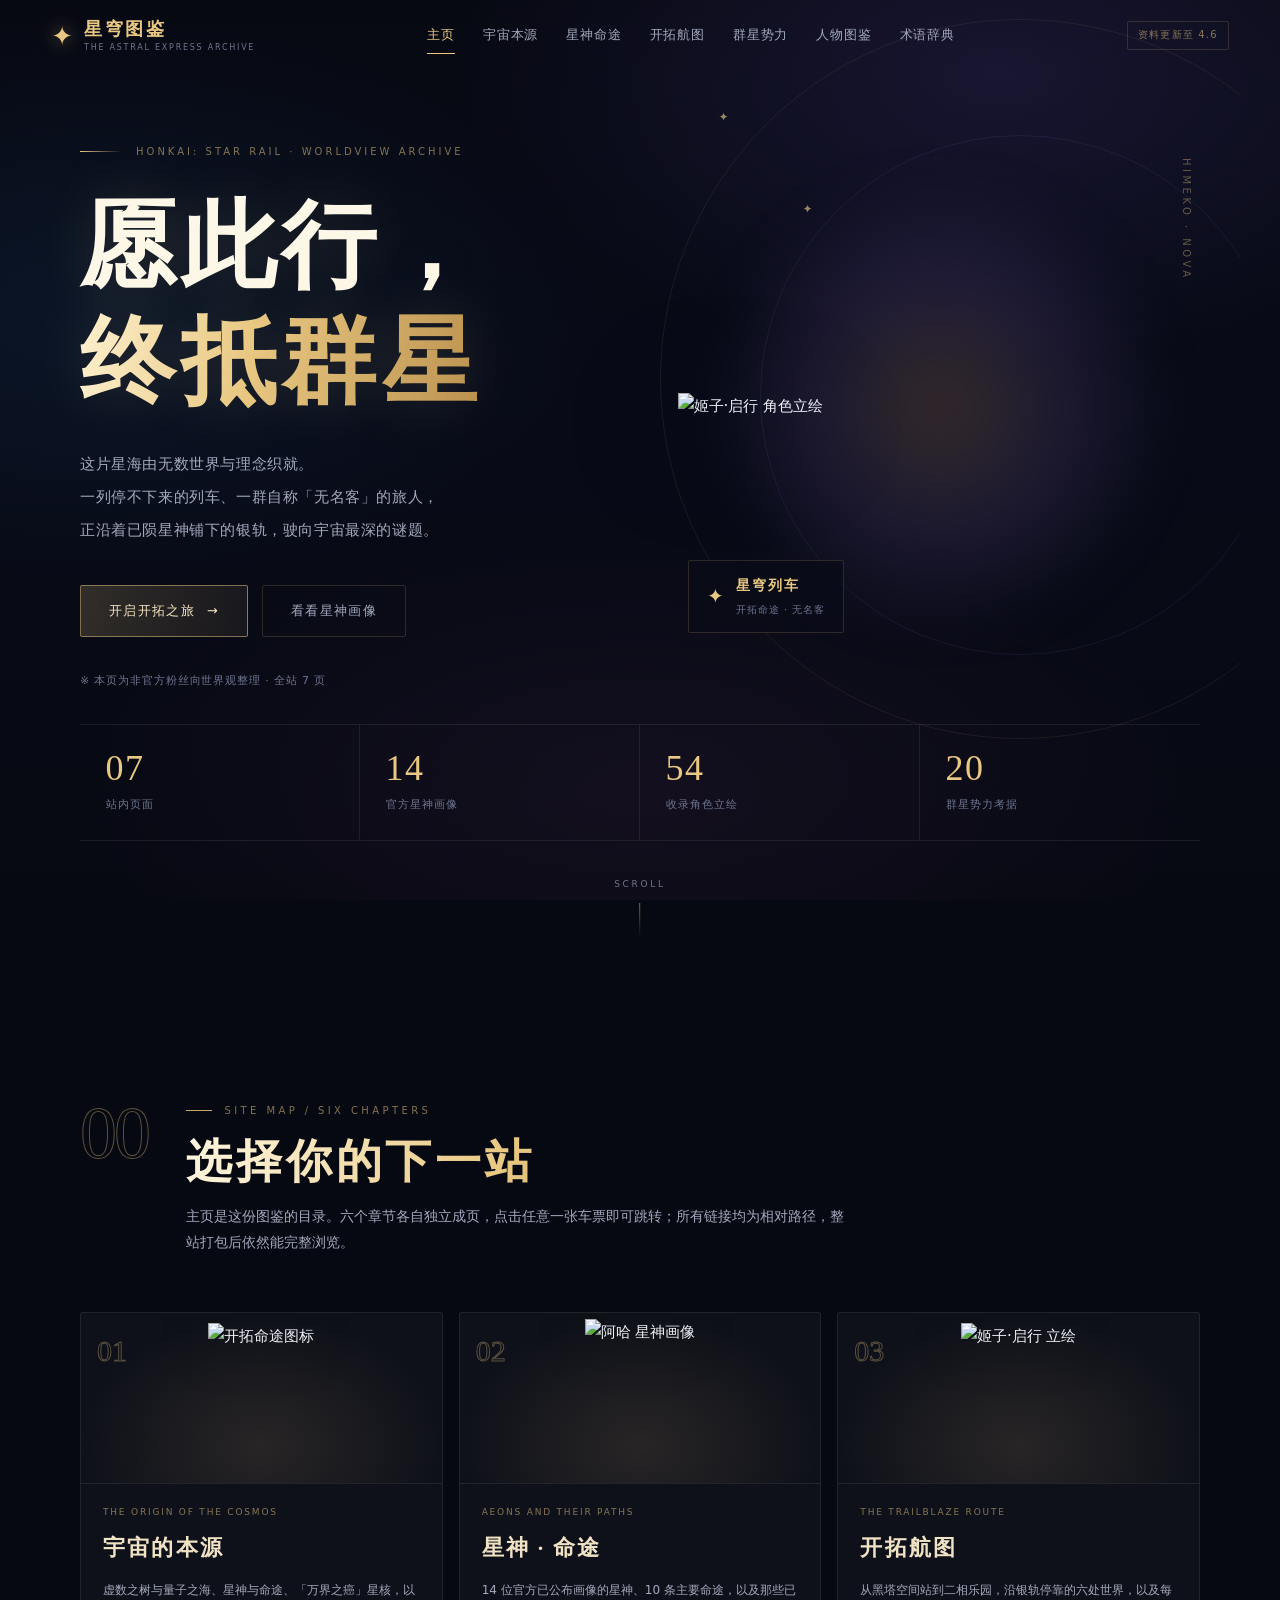
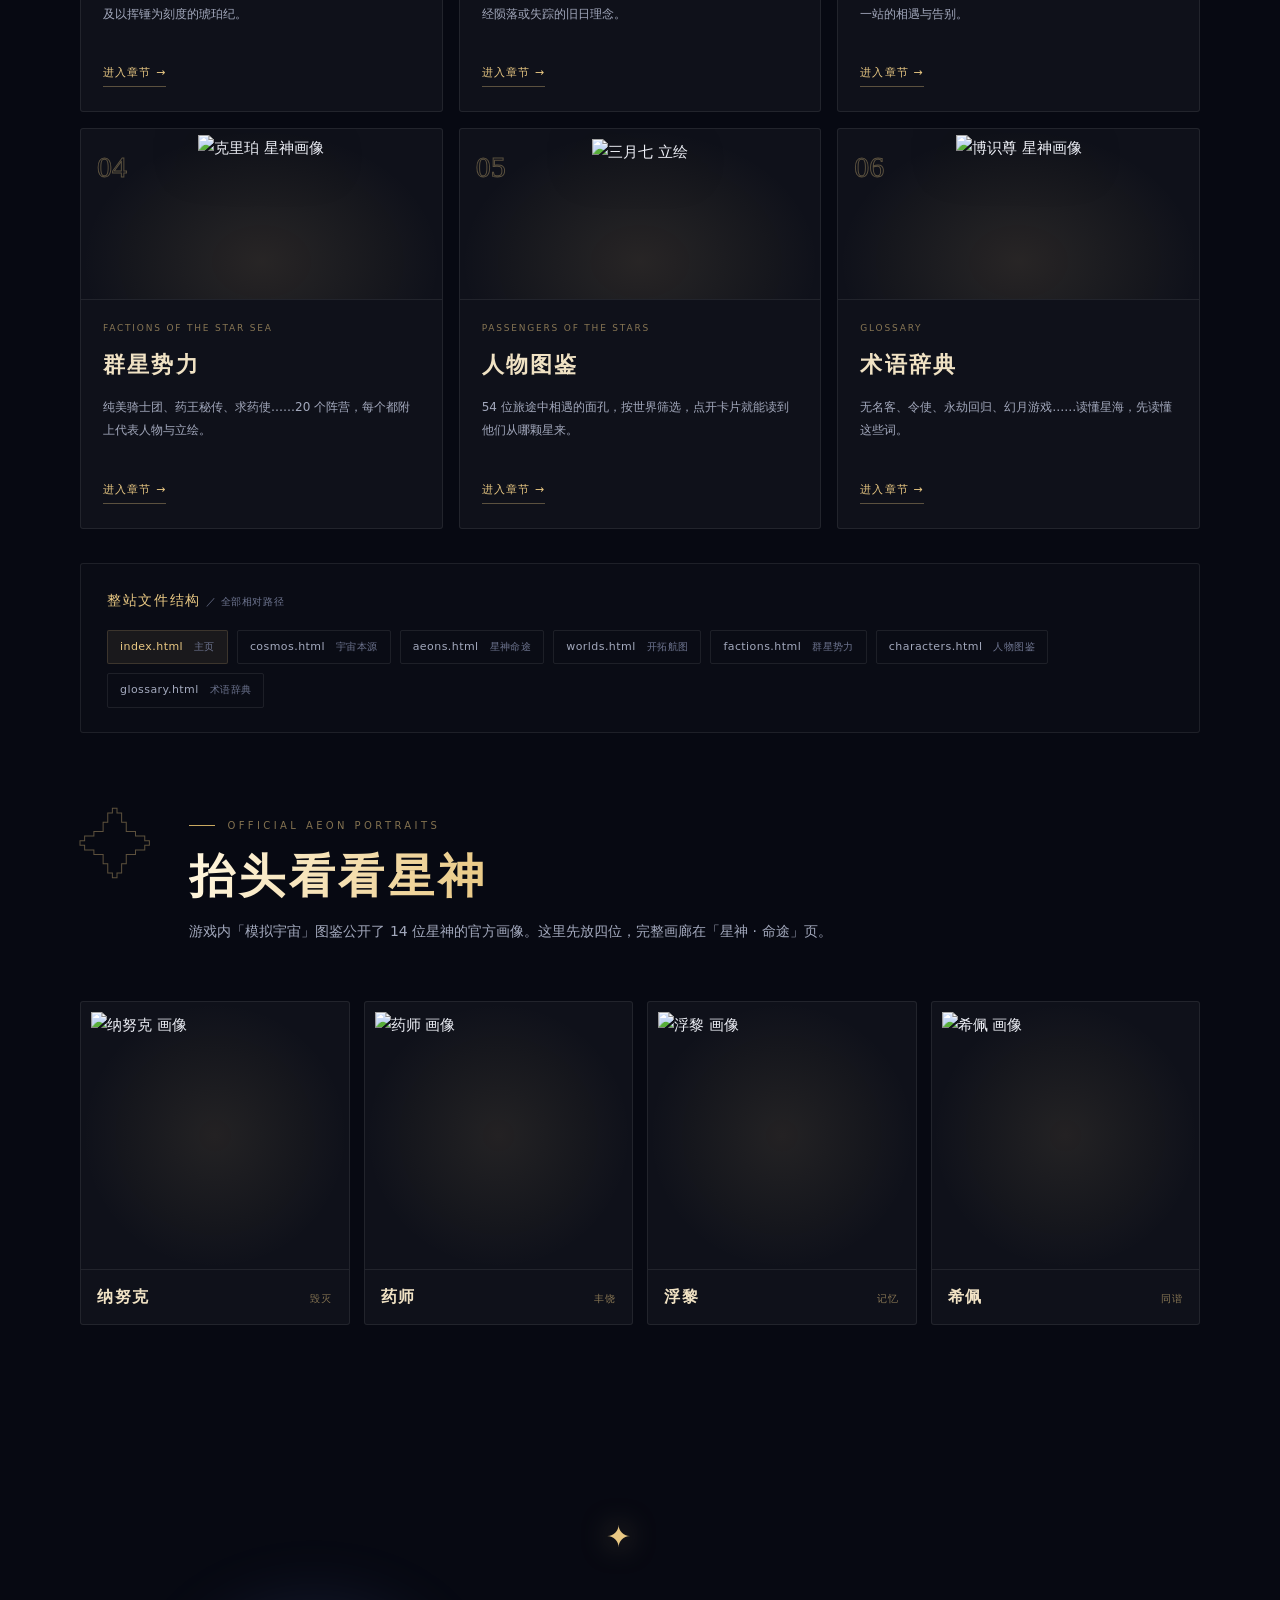
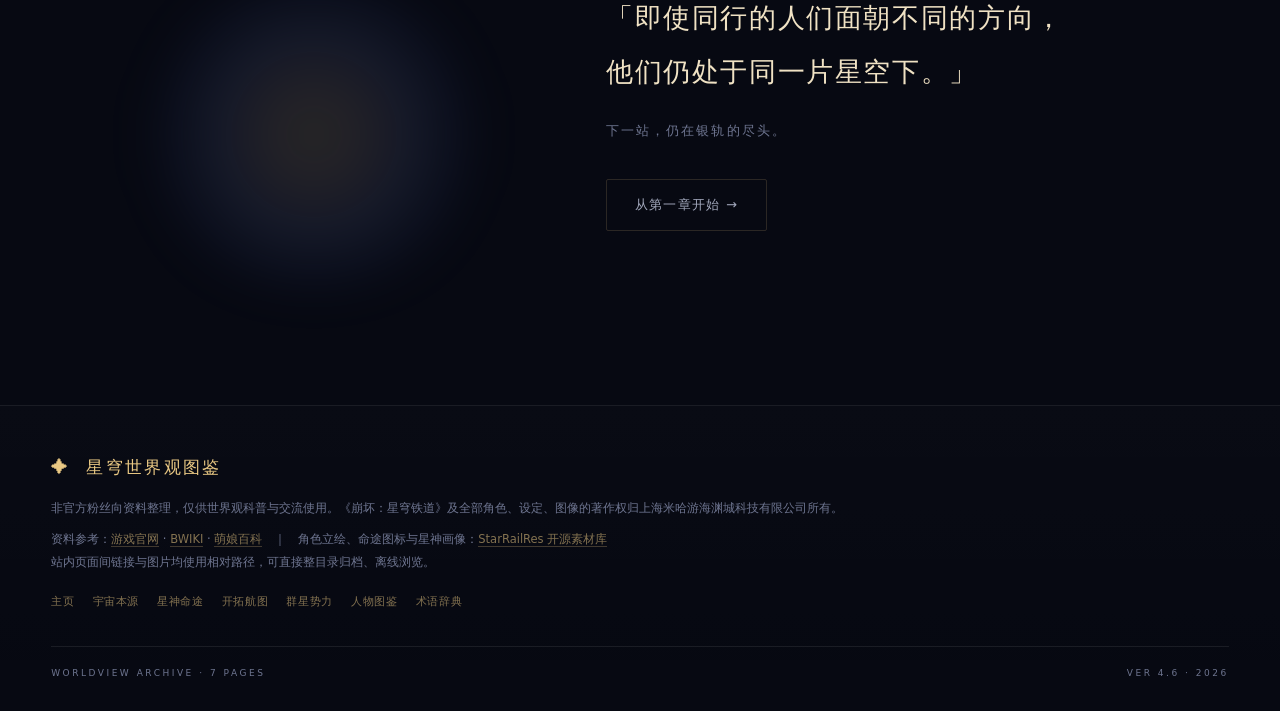
==== index.html @ 89124190 "Add files via upload" ====
<!DOCTYPE html>
<html lang="zh-CN">
<head>
<meta charset="UTF-8">
<meta name="viewport" content="width=device-width, initial-scale=1.0">
<title>星穹世界观图鉴 · 愿此行，终抵群星</title>
<meta name="description" content="《崩坏：星穹铁道》世界观整理：宇宙本源、星神与命途、开拓航图、群星势力、人物图鉴与术语辞典。共 7 个页面，全部使用相对路径互链。">
<link rel="stylesheet" href="styles.css">
  <link rel="icon" type="image/x-icon" href="assets/favicon.ico">
</head>
<body data-page="index">

<canvas id="starfield" aria-hidden="true"></canvas>
<div class="nebula" aria-hidden="true"></div>

<!-- ============ 顶部导航（全站共用，相对路径） ============ -->
<header class="topbar" id="topbar">
  <a class="brand" href="index.html">
    <span class="brand-mark">✦</span>
    <span class="brand-text"><b>星穹图鉴</b><i>THE ASTRAL EXPRESS ARCHIVE</i></span>
  </a>
  <nav class="nav" id="nav">
    <a href="index.html" class="nav-link" data-page="index">主页</a>
    <a href="cosmos.html" class="nav-link" data-page="cosmos">宇宙本源</a>
    <a href="aeons.html" class="nav-link" data-page="aeons">星神命途</a>
    <a href="worlds.html" class="nav-link" data-page="worlds">开拓航图</a>
    <a href="factions.html" class="nav-link" data-page="factions">群星势力</a>
    <a href="characters.html" class="nav-link" data-page="characters">人物图鉴</a>
    <a href="glossary.html" class="nav-link" data-page="glossary">术语辞典</a>
  </nav>
  <div class="topbar-right">
    <span class="version-tag">资料更新至 4.6</span>
    <button class="menu-btn" id="menuBtn" aria-label="打开菜单"><span></span><span></span><span></span></button>
  </div>
</header>

<main>

<!-- ============ HERO ============ -->
<section class="hero" id="hero">
  <div class="hero-ring ring-a" aria-hidden="true"></div>
  <div class="hero-ring ring-b" aria-hidden="true"></div>
  <div class="hero-inner">
    <div class="hero-copy">
      <div class="eyebrow"><span class="eyebrow-line"></span> HONKAI: STAR RAIL · WORLDVIEW ARCHIVE</div>
      <h1 class="hero-title">愿此行，<br><em>终抵群星</em></h1>
      <p class="hero-sub">这片星海由无数世界与理念织就。<br>一列停不下来的列车、一群自称「无名客」的旅人，<br>正沿着已陨星神铺下的银轨，驶向宇宙最深的谜题。</p>
      <div class="hero-actions">
        <a href="cosmos.html" class="btn btn-primary">开启开拓之旅 <span>→</span></a>
        <a href="aeons.html" class="btn btn-ghost">看看星神画像</a>
      </div>
      <div class="hero-note">※ 本页为非官方粉丝向世界观整理 · 全站 7 页</div>
    </div>
    <div class="hero-art">
      <div class="hero-glow"></div>
      <img src="assets/hero/1510.webp" alt="姬子·启行 角色立绘" class="hero-figure" id="heroFigure">
      <div class="hero-badge"><span>✦</span><div><b>星穹列车</b><i>开拓命途 · 无名客</i></div></div>
      <div class="hero-caption">HIMEKO · NOVA</div>
    </div>
  </div>
  <div class="hero-stats">
    <div class="stat"><b>07</b><span>站内页面</span></div>
    <div class="stat"><b>14</b><span>官方星神画像</span></div>
    <div class="stat"><b>54</b><span>收录角色立绘</span></div>
    <div class="stat"><b>20</b><span>群星势力考据</span></div>
  </div>
  <a class="scroll-hint" href="#chapters"><span>SCROLL</span><i></i></a>
</section>

<!-- ============ 章节导览 ============ -->
<section class="section" id="chapters">
  <div class="section-head reveal">
    <div class="sec-num">00</div>
    <div>
      <div class="sec-kicker">SITE MAP / SIX CHAPTERS</div>
      <h2 class="sec-title">选择你的下一站</h2>
      <p class="sec-desc">主页是这份图鉴的目录。六个章节各自独立成页，点击任意一张车票即可跳转；所有链接均为相对路径，整站打包后依然能完整浏览。</p>
    </div>
  </div>

  <div class="chapter-grid">
    <a class="chapter-card reveal" href="cosmos.html">
      <div class="chapter-num">01</div>
      <div class="chapter-art"><img src="assets/paths/Explore.webp" alt="开拓命途图标"></div>
      <div class="chapter-body">
        <div class="chapter-kicker">THE ORIGIN OF THE COSMOS</div>
        <h3>宇宙的本源</h3>
        <p>虚数之树与量子之海、星神与命途、「万界之癌」星核，以及以挥锤为刻度的琥珀纪。</p>
        <span class="chapter-go">进入章节 →</span>
      </div>
    </a>
    <a class="chapter-card reveal" href="aeons.html">
      <div class="chapter-num">02</div>
      <div class="chapter-art aeon"><img src="assets/aeons/elation.webp" alt="阿哈 星神画像"></div>
      <div class="chapter-body">
        <div class="chapter-kicker">AEONS AND THEIR PATHS</div>
        <h3>星神 · 命途</h3>
        <p>14 位官方已公布画像的星神、10 条主要命途，以及那些已经陨落或失踪的旧日理念。</p>
        <span class="chapter-go">进入章节 →</span>
      </div>
    </a>
    <a class="chapter-card reveal" href="worlds.html">
      <div class="chapter-num">03</div>
      <div class="chapter-art"><img src="assets/characters/1510.webp" alt="姬子·启行 立绘"></div>
      <div class="chapter-body">
        <div class="chapter-kicker">THE TRAILBLAZE ROUTE</div>
        <h3>开拓航图</h3>
        <p>从黑塔空间站到二相乐园，沿银轨停靠的六处世界，以及每一站的相遇与告别。</p>
        <span class="chapter-go">进入章节 →</span>
      </div>
    </a>
    <a class="chapter-card reveal" href="factions.html">
      <div class="chapter-num">04</div>
      <div class="chapter-art aeon"><img src="assets/aeons/preservation.webp" alt="克里珀 星神画像"></div>
      <div class="chapter-body">
        <div class="chapter-kicker">FACTIONS OF THE STAR SEA</div>
        <h3>群星势力</h3>
        <p>纯美骑士团、药王秘传、求药使……20 个阵营，每个都附上代表人物与立绘。</p>
        <span class="chapter-go">进入章节 →</span>
      </div>
    </a>
    <a class="chapter-card reveal" href="characters.html">
      <div class="chapter-num">05</div>
      <div class="chapter-art"><img src="assets/characters/1001.webp" alt="三月七 立绘"></div>
      <div class="chapter-body">
        <div class="chapter-kicker">PASSENGERS OF THE STARS</div>
        <h3>人物图鉴</h3>
        <p>54 位旅途中相遇的面孔，按世界筛选，点开卡片就能读到他们从哪颗星来。</p>
        <span class="chapter-go">进入章节 →</span>
      </div>
    </a>
    <a class="chapter-card reveal" href="glossary.html">
      <div class="chapter-num">06</div>
      <div class="chapter-art aeon"><img src="assets/aeons/erudition.webp" alt="博识尊 星神画像"></div>
      <div class="chapter-body">
        <div class="chapter-kicker">GLOSSARY</div>
        <h3>术语辞典</h3>
        <p>无名客、令使、永劫回归、幻月游戏……读懂星海，先读懂这些词。</p>
        <span class="chapter-go">进入章节 →</span>
      </div>
    </a>
  </div>

  <div class="sitemap-strip reveal">
    <div class="sitemap-label">整站文件结构 <span>／ 全部相对路径</span></div>
    <div class="sitemap-links">
      <a href="index.html" class="active">index.html <b>主页</b></a>
      <a href="cosmos.html">cosmos.html <b>宇宙本源</b></a>
      <a href="aeons.html">aeons.html <b>星神命途</b></a>
      <a href="worlds.html">worlds.html <b>开拓航图</b></a>
      <a href="factions.html">factions.html <b>群星势力</b></a>
      <a href="characters.html">characters.html <b>人物图鉴</b></a>
      <a href="glossary.html">glossary.html <b>术语辞典</b></a>
    </div>
  </div>
</section>

<!-- ============ 精选画像 ============ -->
<section class="section slim" id="featured">
  <div class="section-head reveal">
    <div class="sec-num">✦</div>
    <div>
      <div class="sec-kicker">OFFICIAL AEON PORTRAITS</div>
      <h2 class="sec-title">抬头看看星神</h2>
      <p class="sec-desc">游戏内「模拟宇宙」图鉴公开了 14 位星神的官方画像。这里先放四位，完整画廊在<a href="aeons.html">「星神 · 命途」</a>页。</p>
    </div>
  </div>
  <div class="featured-row">
    <a class="featured-card reveal" href="aeons.html"><img src="assets/aeons/destruction.webp" alt="纳努克 画像"><div><b>纳努克</b><span>毁灭</span></div></a>
    <a class="featured-card reveal" href="aeons.html"><img src="assets/aeons/abundance.webp" alt="药师 画像"><div><b>药师</b><span>丰饶</span></div></a>
    <a class="featured-card reveal" href="aeons.html"><img src="assets/aeons/remembrance.webp" alt="浮黎 画像"><div><b>浮黎</b><span>记忆</span></div></a>
    <a class="featured-card reveal" href="aeons.html"><img src="assets/aeons/harmony.webp" alt="希佩 画像"><div><b>希佩</b><span>同谐</span></div></a>
  </div>
</section>

<!-- ============ 尾声 ============ -->
<section class="outro">
  <div class="outro-art">
    <div class="outro-glow"></div>
  </div>
  <div class="outro-copy">
    <div class="outro-star">✦</div>
    <p class="outro-line">「即使同行的人们面朝不同的方向，<br>他们仍处于同一片星空下。」</p>
    <p class="outro-sub">下一站，仍在银轨的尽头。</p>
    <a href="cosmos.html" class="btn btn-ghost">从第一章开始 →</a>
  </div>
</section>

</main>

<footer class="footer">
  <div class="footer-main">
    <div class="footer-brand"><span>✦</span> 星穹世界观图鉴</div>
    <p>非官方粉丝向资料整理，仅供世界观科普与交流使用。《崩坏：星穹铁道》及全部角色、设定、图像的著作权归上海米哈游海渊城科技有限公司所有。</p>
    <p class="footer-src">资料参考：<a href="https://sr.mihoyo.com/" target="_blank" rel="noopener">游戏官网</a> · <a href="https://wiki.biligame.com/sr/" target="_blank" rel="noopener">BWIKI</a> · <a href="https://zh.moegirl.org.cn/" target="_blank" rel="noopener">萌娘百科</a>　｜　角色立绘、命途图标与星神画像：<a href="https://github.com/Mar-7th/StarRailRes" target="_blank" rel="noopener">StarRailRes 开源素材库</a><br>站内页面间链接与图片均使用相对路径，可直接整目录归档、离线浏览。</p>
    <div class="footer-links">
      <a href="index.html">主页</a><a href="cosmos.html">宇宙本源</a><a href="aeons.html">星神命途</a>
      <a href="worlds.html">开拓航图</a><a href="factions.html">群星势力</a><a href="characters.html">人物图鉴</a><a href="glossary.html">术语辞典</a>
    </div>
  </div>
  <div class="footer-meta"><span>WORLDVIEW ARCHIVE · 7 PAGES</span><span>VER 4.6 · 2026</span></div>
</footer>

<button id="backTop" class="back-top" aria-label="返回顶部">↑</button>
<script src="script.js"></script>
</body>
</html>
---- styles.css ----
/* ============================================================
   星穹世界观图鉴 — styles
   ============================================================ */
:root{
  --bg:#070912;
  --bg-2:#0b0e1c;
  --panel:rgba(255,255,255,.035);
  --panel-2:rgba(255,255,255,.055);
  --line:rgba(233,200,131,.16);
  --line-soft:rgba(255,255,255,.08);
  --gold:#e9c883;
  --gold-deep:#c9a961;
  --gold-dim:rgba(233,200,131,.55);
  --text:#eef0f7;
  --muted:#a3a9bd;
  --dim:#6e7590;
  --violet:#9b8cff;
  --cyan:#7fd8f7;
  --rose:#f08fb4;
  --serif:"Noto Serif SC","Source Han Serif SC","Songti SC","STSong","SimSun",serif;
  --sans:"PingFang SC","Microsoft YaHei","Hiragino Sans GB","Noto Sans CJK SC",system-ui,sans-serif;
  --max:1200px;
}

*{box-sizing:border-box;margin:0;padding:0}
html{scroll-behavior:smooth;scroll-padding-top:84px}
body{
  background:var(--bg);color:var(--text);
  font-family:var(--sans);
  font-size:15px;line-height:1.85;
  -webkit-font-smoothing:antialiased;
  overflow-x:hidden;
}
a{color:inherit;text-decoration:none}
img{display:block;max-width:100%}
button{font-family:inherit;cursor:pointer;border:0;background:none;color:inherit}
::selection{background:rgba(233,200,131,.3);color:#fff}

#starfield{position:fixed;inset:0;width:100%;height:100%;z-index:-3;pointer-events:none}
.nebula{
  position:fixed;inset:0;z-index:-2;pointer-events:none;
  background:
    radial-gradient(ellipse 62% 48% at 78% 8%,rgba(90,70,170,.20),transparent 68%),
    radial-gradient(ellipse 55% 45% at 8% 34%,rgba(30,90,150,.14),transparent 70%),
    radial-gradient(ellipse 60% 40% at 50% 88%,rgba(120,60,120,.11),transparent 72%),
    linear-gradient(180deg,#070912 0%,#080b17 45%,#070912 100%);
}

/* ---------------- 顶部导航 ---------------- */
.topbar{
  position:fixed;top:0;left:0;right:0;z-index:100;
  height:72px;display:flex;align-items:center;justify-content:space-between;
  padding:0 clamp(20px,4vw,56px);
  border-bottom:1px solid transparent;
  transition:background .4s,border-color .4s,backdrop-filter .4s;
}
.topbar.scrolled{
  background:rgba(8,10,20,.82);
  border-bottom-color:var(--line-soft);
  backdrop-filter:blur(18px) saturate(140%);
}
.brand{display:flex;align-items:center;gap:11px;flex-shrink:0}
.brand-mark{
  font-size:26px;color:var(--gold);line-height:1;
  text-shadow:0 0 18px rgba(233,200,131,.6);
  animation:spinSlow 18s linear infinite;
}
@keyframes spinSlow{to{transform:rotate(360deg)}}
.brand-text{display:flex;flex-direction:column;line-height:1.25}
.brand-text b{font-family:var(--serif);font-size:18px;letter-spacing:.14em;color:var(--gold)}
.brand-text i{font-style:normal;font-size:8px;letter-spacing:.22em;color:var(--dim);margin-top:3px}
.nav{display:flex;align-items:center;gap:clamp(14px,2.2vw,34px)}
.nav-link{
  position:relative;font-size:13px;letter-spacing:.06em;color:var(--muted);
  padding:6px 0;transition:color .25s;
}
.nav-link::after{
  content:"";position:absolute;left:50%;bottom:0;width:0;height:1px;
  background:var(--gold);transition:width .3s,left .3s;
}
.nav-link:hover,.nav-link.active{color:var(--gold)}
.nav-link:hover::after,.nav-link.active::after{width:100%;left:0}
.topbar-right{display:flex;align-items:center;gap:16px}
.version-tag{
  font-size:10px;letter-spacing:.12em;color:var(--gold-dim);
  border:1px solid var(--line);border-radius:2px;padding:4px 10px;white-space:nowrap;
}
.menu-btn{display:none;flex-direction:column;gap:5px;padding:8px}
.menu-btn span{display:block;width:22px;height:1px;background:var(--gold);transition:.3s}
.menu-btn.open span:nth-child(1){transform:translateY(6px) rotate(45deg)}
.menu-btn.open span:nth-child(2){opacity:0}
.menu-btn.open span:nth-child(3){transform:translateY(-6px) rotate(-45deg)}

/* ---------------- 通用 section ---------------- */
.section{
  max-width:var(--max);margin:0 auto;
  padding:clamp(90px,11vw,150px) clamp(20px,4vw,40px) 20px;
  position:relative;
}
.section-head{display:flex;gap:clamp(20px,3vw,42px);align-items:flex-start;margin-bottom:56px}
.sec-num{
  font-family:var(--serif);font-size:clamp(44px,6vw,74px);line-height:1;
  color:transparent;-webkit-text-stroke:1px rgba(233,200,131,.38);
  flex-shrink:0;margin-top:-6px;letter-spacing:-.04em;
}
.sec-kicker{
  font-size:10px;letter-spacing:.34em;color:var(--gold-dim);
  margin-bottom:12px;display:flex;align-items:center;gap:12px;
}
.sec-kicker::before{content:"";width:26px;height:1px;background:var(--gold-deep)}
.sec-title{
  font-family:var(--serif);font-weight:600;
  font-size:clamp(30px,4.4vw,46px);line-height:1.3;letter-spacing:.08em;
  background:linear-gradient(100deg,#fff6df 0%,var(--gold) 48%,#a98a4e 100%);
  -webkit-background-clip:text;background-clip:text;color:transparent;
}
.sec-desc{color:var(--muted);margin-top:12px;font-size:14px;max-width:660px}

.reveal{opacity:0;transform:translateY(26px);transition:opacity .8s cubic-bezier(.2,.7,.2,1),transform .8s cubic-bezier(.2,.7,.2,1)}
.reveal.in{opacity:1;transform:none}

/* ---------------- HERO ---------------- */
.hero{
  min-height:100vh;position:relative;
  display:flex;flex-direction:column;justify-content:center;
  max-width:var(--max);margin:0 auto;
  padding:110px clamp(20px,4vw,40px) 120px;
  overflow:hidden;
}
.hero-ring{
  position:absolute;border:1px solid rgba(233,200,131,.09);border-radius:50%;
  pointer-events:none;
}
.ring-a{width:720px;height:720px;right:-140px;top:2%;animation:spinSlow 90s linear infinite}
.ring-b{width:520px;height:520px;right:-40px;top:14%;border-color:rgba(155,140,255,.10);animation:spinSlow 60s linear infinite reverse}
.ring-a::before,.ring-b::before{
  content:"✦";position:absolute;top:12%;left:8%;color:var(--gold);font-size:12px;opacity:.65;
}
.hero-inner{display:grid;grid-template-columns:1.05fr .95fr;align-items:center;gap:20px;flex:1}
.hero-copy{position:relative;z-index:3;padding-top:20px}
.eyebrow{
  font-size:10px;letter-spacing:.3em;color:var(--gold-dim);
  display:flex;align-items:center;gap:14px;margin-bottom:28px;
}
.eyebrow-line{width:42px;height:1px;background:linear-gradient(90deg,var(--gold),transparent)}
.hero-title{
  font-family:var(--serif);font-weight:600;
  font-size:clamp(48px,7.4vw,96px);line-height:1.22;letter-spacing:.06em;
  color:#fdf7e8;text-shadow:0 0 60px rgba(233,200,131,.16);
}
.hero-title em{
  font-style:normal;
  background:linear-gradient(100deg,#fff3d2 0%,var(--gold) 42%,#b98f4c 100%);
  -webkit-background-clip:text;background-clip:text;color:transparent;
}
.hero-sub{
  margin-top:28px;color:var(--muted);font-size:clamp(13px,1.3vw,15px);
  line-height:2.2;letter-spacing:.04em;
}
.hero-actions{display:flex;gap:14px;margin-top:38px;flex-wrap:wrap}
.btn{
  display:inline-flex;align-items:center;gap:12px;
  padding:13px 28px;font-size:13px;letter-spacing:.1em;
  border:1px solid var(--line);border-radius:2px;
  transition:.3s;position:relative;overflow:hidden;
}
.btn-primary{
  background:linear-gradient(100deg,rgba(233,200,131,.19),rgba(233,200,131,.07));
  border-color:rgba(233,200,131,.5);color:#f7e6c2;
}
.btn-primary span{transition:transform .3s}
.btn-primary:hover{background:rgba(233,200,131,.28);box-shadow:0 0 30px rgba(233,200,131,.2)}
.btn-primary:hover span{transform:translateX(5px)}
.btn-ghost{color:var(--muted)}
.btn-ghost:hover{color:var(--gold);border-color:var(--gold-dim);background:rgba(233,200,131,.06)}
.hero-note{margin-top:34px;font-size:11px;color:var(--dim);letter-spacing:.08em}

.hero-art{position:relative;height:min(66vh,620px);display:flex;align-items:center;justify-content:center}
.hero-glow{
  position:absolute;width:88%;height:78%;border-radius:50%;
  background:radial-gradient(circle,rgba(233,170,110,.20) 0%,rgba(150,110,220,.14) 40%,transparent 70%);
  filter:blur(30px);animation:pulse 7s ease-in-out infinite;
}
@keyframes pulse{50%{transform:scale(1.12);opacity:.7}}
.hero-figure{
  position:relative;width:min(100%,640px);max-height:100%;object-fit:contain;
  filter:drop-shadow(0 20px 60px rgba(0,0,0,.6));
  animation:float 7s ease-in-out infinite;
}
@keyframes float{50%{transform:translateY(-14px)}}
.hero-badge{
  position:absolute;left:2%;bottom:12%;display:flex;align-items:center;gap:12px;
  padding:12px 18px;background:rgba(10,12,24,.72);border:1px solid var(--line);
  backdrop-filter:blur(10px);border-radius:2px;
}
.hero-badge>span{font-size:20px;color:var(--gold)}
.hero-badge b{display:block;font-family:var(--serif);font-size:14px;letter-spacing:.14em;color:var(--gold)}
.hero-badge i{display:block;font-style:normal;font-size:10px;letter-spacing:.1em;color:var(--dim);margin-top:2px}
.hero-caption{
  position:absolute;right:1%;top:8%;font-size:10px;letter-spacing:.35em;
  color:rgba(233,200,131,.4);writing-mode:vertical-rl;
}

.hero-stats{
  display:grid;grid-template-columns:repeat(4,1fr);
  border-top:1px solid var(--line-soft);border-bottom:1px solid var(--line-soft);
  margin-top:20px;
}
.stat{padding:22px 10px 22px clamp(10px,2vw,30px);border-right:1px solid var(--line-soft)}
.stat:last-child{border-right:0}
.stat b{
  font-family:var(--serif);font-size:clamp(24px,3vw,36px);font-weight:500;
  color:var(--gold);letter-spacing:.04em;display:block;line-height:1.2;
}
.stat b .plus{font-size:.6em;vertical-align:top}
.stat span{font-size:11px;color:var(--dim);letter-spacing:.1em}
.scroll-hint{
  position:absolute;bottom:24px;left:50%;transform:translateX(-50%);
  display:flex;flex-direction:column;align-items:center;gap:10px;
  font-size:9px;letter-spacing:.3em;color:var(--dim);
}
.scroll-hint i{width:1px;height:34px;background:linear-gradient(var(--gold-dim),transparent);animation:scrollLine 2s ease-in-out infinite}
@keyframes scrollLine{0%,100%{opacity:.3;transform:scaleY(.6)}50%{opacity:1;transform:scaleY(1)}}

/* ---------------- 01 宇宙本源 ---------------- */
.origin-grid{display:grid;grid-template-columns:repeat(3,1fr);gap:18px}
.origin-card{
  position:relative;padding:34px 28px 28px;
  background:linear-gradient(160deg,rgba(255,255,255,.055),rgba(255,255,255,.018));
  border:1px solid var(--line-soft);border-radius:3px;overflow:hidden;
  transition:transform .4s,border-color .4s,box-shadow .4s;
}
.origin-card::before{
  content:"";position:absolute;inset:0;
  background:radial-gradient(circle at 88% 6%,rgba(233,200,131,.10),transparent 55%);
  opacity:0;transition:opacity .4s;
}
.origin-card:hover{transform:translateY(-7px);border-color:var(--line);box-shadow:0 20px 50px rgba(0,0,0,.35)}
.origin-card:hover::before{opacity:1}
.origin-icon{
  font-size:32px;color:var(--gold);line-height:1;margin-bottom:26px;
  text-shadow:0 0 24px rgba(233,200,131,.45);
}
.origin-tag{font-size:10px;letter-spacing:.22em;color:var(--gold-dim);margin-bottom:8px}
.origin-card h3{font-family:var(--serif);font-size:24px;letter-spacing:.1em;font-weight:600;margin-bottom:14px}
.origin-card p{font-size:13px;color:var(--muted);line-height:2;min-height:106px}
.origin-foot{
  margin-top:22px;padding-top:16px;border-top:1px solid var(--line-soft);
  font-size:9px;letter-spacing:.26em;color:var(--dim);
}
.starbane{
  margin-top:22px;display:grid;grid-template-columns:64px 1fr auto;gap:24px;align-items:center;
  padding:30px 34px;
  background:linear-gradient(100deg,rgba(150,45,70,.16),rgba(60,25,45,.07) 60%,transparent);
  border:1px solid rgba(220,110,130,.24);border-left:2px solid #e07c96;border-radius:2px;
}
.starbane-mark{
  width:48px;height:48px;display:grid;place-items:center;
  border:1px solid rgba(224,124,150,.5);border-radius:50%;
  color:#f3a7ba;font-family:var(--serif);font-size:26px;
}
.starbane-label{font-size:10px;letter-spacing:.22em;color:#e79cae;margin-bottom:6px}
.starbane-body h3{font-family:var(--serif);font-size:22px;letter-spacing:.08em;margin-bottom:10px;color:#ffdde4}
.starbane-body p{font-size:13px;color:#c7adb6;line-height:2}
.starbane-side{font-size:9px;letter-spacing:.3em;color:rgba(224,124,150,.5);writing-mode:vertical-rl}
.era-strip{
  margin-top:22px;display:flex;align-items:center;gap:26px;
  padding:20px 28px;border:1px dashed var(--line);border-radius:2px;
}
.era-label{
  flex-shrink:0;font-size:11px;letter-spacing:.16em;color:var(--gold);
  padding-right:26px;border-right:1px solid var(--line);
}
.era-strip p{font-size:12.5px;color:var(--muted);line-height:1.9}
.era-strip b{color:var(--gold);font-family:var(--serif);font-size:15px}

/* ---------------- 02 命途 ---------------- */
.paths-grid{display:grid;grid-template-columns:repeat(5,1fr);gap:14px}
.path-card{
  position:relative;padding:26px 18px 22px;text-align:center;
  background:var(--panel);border:1px solid var(--line-soft);border-radius:3px;
  transition:.35s;overflow:hidden;
}
.path-card::after{
  content:"";position:absolute;left:0;right:0;bottom:0;height:2px;
  background:linear-gradient(90deg,transparent,var(--gold),transparent);
  transform:scaleX(0);transition:transform .4s;
}
.path-card:hover{transform:translateY(-6px);background:var(--panel-2);border-color:var(--line);box-shadow:0 16px 40px rgba(0,0,0,.35)}
.path-card:hover::after{transform:scaleX(1)}
.path-icon{
  width:56px;height:56px;margin:0 auto 16px;object-fit:contain;
  filter:drop-shadow(0 0 12px rgba(233,200,131,.35));
  transition:transform .4s;
}
.path-card:hover .path-icon{transform:scale(1.12) rotate(-4deg)}
.path-card h3{font-family:var(--serif);font-size:19px;letter-spacing:.14em;margin-bottom:4px}
.path-aeon{font-size:11px;color:var(--gold);letter-spacing:.1em;margin-bottom:12px}
.path-card p{font-size:11.5px;color:var(--dim);line-height:1.85;min-height:44px}
.path-idx{position:absolute;top:10px;right:12px;font-size:9px;color:rgba(255,255,255,.14);letter-spacing:.1em}
.path-fallen{font-size:9px;color:#e79cae;margin-top:8px;letter-spacing:.08em}

.other-paths{margin-top:30px;padding:26px 28px;border:1px solid var(--line-soft);background:rgba(255,255,255,.015);border-radius:3px}
.other-title{font-family:var(--serif);font-size:15px;letter-spacing:.12em;color:var(--gold);margin-bottom:18px}
.other-title span{margin-right:8px}
.other-title small{font-family:var(--sans);font-size:10px;letter-spacing:.06em;color:var(--dim);margin-left:6px}
.other-list{display:flex;flex-wrap:wrap;gap:10px}
.other-chip{
  font-size:11.5px;letter-spacing:.06em;color:var(--muted);
  padding:7px 14px;border:1px solid var(--line-soft);border-radius:2px;
  transition:.25s;
}
.other-chip b{color:var(--gold);font-weight:500;margin-right:7px}
.other-chip:hover{border-color:var(--line);background:rgba(233,200,131,.06);color:var(--text)}

.concept-note{
  margin-top:26px;text-align:center;padding:38px 30px;
  border-top:1px solid var(--line-soft);border-bottom:1px solid var(--line-soft);
}
.concept-quote{font-family:var(--serif);font-size:clamp(15px,2vw,20px);color:#e5d6b4;letter-spacing:.06em;line-height:2}
.concept-src{font-size:11px;color:var(--dim);letter-spacing:.14em;margin-top:12px}
.concept-extra{font-size:12px;color:var(--muted);margin-top:20px}
.concept-extra b{color:var(--gold);font-weight:500}

/* ---------------- 03 航图 ---------------- */
.timeline{position:relative;padding-left:46px}
.timeline::before{
  content:"";position:absolute;left:11px;top:12px;bottom:30px;width:1px;
  background:linear-gradient(180deg,var(--gold),rgba(155,140,255,.5) 55%,transparent);
}
.world-item{position:relative;margin-bottom:26px}
.world-item::before{
  content:"";position:absolute;left:-40px;top:32px;width:9px;height:9px;
  background:var(--bg);border:1px solid var(--gold);border-radius:50%;
  box-shadow:0 0 0 4px rgba(233,200,131,.08);
}
.world-item:hover::before{background:var(--gold);box-shadow:0 0 14px var(--gold)}
.world-card{
  display:grid;grid-template-columns:1fr 210px;gap:20px;
  padding:28px 30px;background:linear-gradient(110deg,rgba(255,255,255,.045),rgba(255,255,255,.012));
  border:1px solid var(--line-soft);border-radius:3px;transition:.4s;
}
.world-item:hover .world-card{border-color:var(--line);transform:translateX(5px);box-shadow:0 18px 44px rgba(0,0,0,.3)}
.world-ver{font-size:10px;letter-spacing:.22em;color:var(--gold-dim);margin-bottom:10px}
.world-card h3{font-family:var(--serif);font-size:clamp(21px,2.6vw,28px);letter-spacing:.1em;margin-bottom:4px}
.world-card h3 span{font-size:12px;color:var(--dim);font-family:var(--sans);letter-spacing:.06em;margin-left:12px}
.world-en{font-size:9px;letter-spacing:.28em;color:var(--dim);margin-bottom:16px}
.world-card p{font-size:13px;color:var(--muted);line-height:2;max-width:640px}
.world-tags{display:flex;flex-wrap:wrap;gap:8px;margin-top:18px}
.world-tags span{
  font-size:10px;letter-spacing:.08em;padding:4px 10px;
  border:1px solid var(--line-soft);color:var(--gold-dim);border-radius:2px;
}
.world-faces{display:flex;align-items:flex-end;justify-content:flex-end;gap:0;position:relative;min-height:150px}
.world-faces img{
  width:78px;height:112px;object-fit:contain;object-position:bottom;
  margin-left:-18px;filter:drop-shadow(0 6px 14px rgba(0,0,0,.5));
  transition:transform .35s;
}
.world-faces img:first-child{margin-left:0}
.world-item:hover .world-faces img{transform:translateY(-6px)}
.world-faces::after{
  content:"";position:absolute;bottom:0;left:0;right:0;height:40px;
  background:linear-gradient(transparent,rgba(9,11,22,.8));pointer-events:none;
}

/* ---------------- 04 势力 ---------------- */
.faction-grid{display:grid;grid-template-columns:repeat(2,1fr);gap:14px}
.faction-card{
  display:flex;gap:18px;padding:24px 24px;
  background:var(--panel);border:1px solid var(--line-soft);border-radius:3px;
  transition:.35s;
}
.faction-card:hover{background:var(--panel-2);border-color:var(--line);transform:translateY(-4px)}
.faction-sigil{
  flex-shrink:0;width:46px;height:46px;display:grid;place-items:center;
  border:1px solid var(--line);border-radius:2px;
  font-size:21px;color:var(--gold);background:rgba(233,200,131,.05);
}
.faction-body h3{font-family:var(--serif);font-size:17px;letter-spacing:.1em;margin-bottom:3px}
.faction-path{font-size:10px;letter-spacing:.14em;color:var(--gold-dim);margin-bottom:9px}
.faction-body p{font-size:12px;color:var(--muted);line-height:1.9}

/* ---------------- 05 人物图鉴 ---------------- */
.filter-bar{display:flex;flex-wrap:wrap;gap:9px;margin-bottom:30px;padding-bottom:24px;border-bottom:1px solid var(--line-soft)}
.filter-btn{
  font-size:12px;letter-spacing:.08em;color:var(--muted);
  padding:7px 16px;border:1px solid var(--line-soft);border-radius:2px;transition:.25s;
}
.filter-btn:hover{color:var(--gold);border-color:var(--line)}
.filter-btn.active{color:#1a1408;background:linear-gradient(100deg,#f0d8a2,#c9a961);border-color:transparent;font-weight:600}
.char-grid{display:grid;grid-template-columns:repeat(6,1fr);gap:14px}
.char-card{
  position:relative;display:block;width:100%;text-align:left;
  background:linear-gradient(170deg,rgba(255,255,255,.06),rgba(255,255,255,.015));
  border:1px solid var(--line-soft);border-radius:3px;overflow:hidden;
  transition:transform .35s,border-color .35s,box-shadow .35s;cursor:pointer;
  opacity:0;transform:translateY(16px);
}
.char-card.in{opacity:1;transform:none}
.char-card:hover{transform:translateY(-7px);border-color:var(--line);box-shadow:0 18px 40px rgba(0,0,0,.42)}
.char-portrait{
  position:relative;height:186px;overflow:hidden;
  background:radial-gradient(ellipse at 50% 82%,rgba(155,140,255,.14),transparent 65%);
}
.char-portrait::after{
  content:"";position:absolute;inset:auto 0 0 0;height:52px;
  background:linear-gradient(transparent,rgba(10,12,22,.85));
}
.char-portrait img{
  width:100%;height:100%;object-fit:contain;object-position:center bottom;
  transition:transform .45s;filter:drop-shadow(0 6px 12px rgba(0,0,0,.4));
}
.char-card:hover .char-portrait img{transform:scale(1.09)}
.char-rarity{position:absolute;top:9px;left:9px;font-size:10px;color:var(--gold);letter-spacing:.08em;z-index:2}
.char-info{padding:11px 12px 13px;position:relative;z-index:2}
.char-info h4{font-family:var(--serif);font-size:14px;letter-spacing:.06em;line-height:1.4;white-space:nowrap;overflow:hidden;text-overflow:ellipsis}
.char-info p{font-size:10px;color:var(--dim);margin-top:3px;letter-spacing:.04em;white-space:nowrap;overflow:hidden;text-overflow:ellipsis}
.char-count{text-align:center;font-size:11px;color:var(--dim);letter-spacing:.14em;margin-top:28px}

/* ---------------- 06 术语 ---------------- */
.glossary-grid{display:grid;grid-template-columns:repeat(3,1fr);gap:14px}
.gloss-card{
  padding:22px 22px 20px;border:1px solid var(--line-soft);border-radius:3px;
  background:rgba(255,255,255,.018);transition:.3s;
}
.gloss-card:hover{border-color:var(--line);background:rgba(233,200,131,.045)}
.gloss-card .g-num{font-size:9px;letter-spacing:.2em;color:var(--gold-dim);display:block;margin-bottom:10px}
.gloss-card h4{font-family:var(--serif);font-size:16px;letter-spacing:.08em;margin-bottom:9px;color:var(--gold)}
.gloss-card p{font-size:12px;color:var(--muted);line-height:1.9}

/* ---------------- 尾声 / 页脚 ---------------- */
.outro{
  display:grid;grid-template-columns:.85fr 1.15fr;align-items:center;gap:20px;
  padding:clamp(60px,9vw,110px) clamp(20px,4vw,40px) clamp(70px,10vw,120px);
  max-width:var(--max);margin:0 auto;position:relative;
}
.outro-art{position:relative;height:clamp(280px,36vw,430px);display:flex;align-items:flex-end;justify-content:center}
.outro-glow{
  position:absolute;width:80%;height:70%;border-radius:50%;
  background:radial-gradient(circle,rgba(233,200,131,.17),rgba(120,150,255,.10) 45%,transparent 70%);
  filter:blur(28px);
}
.outro-figure{
  position:relative;width:100%;max-height:100%;object-fit:contain;object-position:bottom;
  filter:drop-shadow(0 16px 40px rgba(0,0,0,.55));
  -webkit-mask-image:linear-gradient(180deg,#000 72%,transparent 100%);
  mask-image:linear-gradient(180deg,#000 72%,transparent 100%);
}
.outro-copy{text-align:left;padding-left:clamp(0px,3vw,40px)}
.outro-star{font-size:30px;color:var(--gold);text-shadow:0 0 30px rgba(233,200,131,.6);margin-bottom:26px}
.outro-line{font-family:var(--serif);font-size:clamp(18px,2.6vw,27px);line-height:2;color:#f0e2c4;letter-spacing:.06em}
.outro-sub{font-size:13px;color:var(--dim);letter-spacing:.16em;margin:20px 0 36px}
.footer{
  border-top:1px solid var(--line-soft);
  background:linear-gradient(180deg,rgba(255,255,255,.012),transparent);
  padding:46px clamp(20px,4vw,56px) 30px;
}
.footer-main{max-width:var(--max);margin:0 auto}
.footer-brand{font-family:var(--serif);font-size:17px;letter-spacing:.14em;color:var(--gold);margin-bottom:14px}
.footer-brand span{margin-right:9px}
.footer-main p{font-size:11.5px;color:var(--dim);line-height:2;max-width:820px}
.footer-src{margin-top:8px}
.footer-src a{color:var(--gold-dim);border-bottom:1px solid rgba(233,200,131,.25)}
.footer-src a:hover{color:var(--gold)}
.footer-meta{
  max-width:var(--max);margin:32px auto 0;padding-top:18px;border-top:1px solid var(--line-soft);
  display:flex;justify-content:space-between;font-size:9px;letter-spacing:.28em;color:var(--dim);
}

/* ---------------- 弹窗 ---------------- */
.modal{position:fixed;inset:0;z-index:200;display:none;align-items:center;justify-content:center;padding:20px}
.modal.open{display:flex}
.modal-mask{position:absolute;inset:0;background:rgba(3,4,10,.82);backdrop-filter:blur(8px);animation:fadeIn .3s}
@keyframes fadeIn{from{opacity:0}to{opacity:1}}
.modal-panel{
  position:relative;z-index:2;width:min(760px,100%);
  display:grid;grid-template-columns:44% 56%;
  background:linear-gradient(140deg,#121528,#0a0c18);
  border:1px solid var(--line);border-radius:4px;overflow:hidden;
  box-shadow:0 40px 100px rgba(0,0,0,.7);
  animation:modalIn .4s cubic-bezier(.2,.8,.2,1);
}
@keyframes modalIn{from{opacity:0;transform:translateY(24px) scale(.97)}to{opacity:1;transform:none}}
.modal-close{
  position:absolute;top:12px;right:14px;z-index:5;
  width:32px;height:32px;font-size:24px;line-height:1;color:var(--muted);
  border:1px solid var(--line-soft);border-radius:50%;transition:.25s;
}
.modal-close:hover{color:var(--gold);border-color:var(--line);transform:rotate(90deg)}
.modal-art{
  position:relative;display:flex;align-items:flex-end;justify-content:center;
  background:radial-gradient(ellipse at 50% 70%,rgba(155,140,255,.22),transparent 70%);
  min-height:400px;
}
.modal-art::after{
  content:"";position:absolute;inset:auto 0 0 0;height:70px;
  background:linear-gradient(transparent,rgba(10,12,24,.8));
}
.modal-art img{width:100%;max-height:440px;object-fit:contain;object-position:bottom}
.modal-info{padding:52px 38px 38px}
.modal-kicker{font-size:10px;letter-spacing:.26em;color:var(--gold-dim);margin-bottom:12px}
.modal-info h3{font-family:var(--serif);font-size:clamp(26px,4vw,36px);letter-spacing:.1em;margin-bottom:16px;color:#f7e8c8}
.modal-tags{display:flex;flex-wrap:wrap;gap:8px;margin-bottom:22px}
.modal-tags span{font-size:10.5px;letter-spacing:.08em;padding:5px 11px;border:1px solid var(--line);color:var(--gold);border-radius:2px}
.modal-info>p{font-size:13px;color:var(--muted);line-height:2.1}
.modal-line{height:1px;background:var(--line-soft);margin:24px 0 18px}
.modal-meta{font-size:11px;color:var(--dim);line-height:2}
.modal-meta b{color:var(--muted);font-weight:500}

.back-top{
  position:fixed;right:24px;bottom:24px;z-index:90;
  width:42px;height:42px;border:1px solid var(--line);border-radius:50%;
  color:var(--gold);font-size:18px;background:rgba(10,12,24,.8);backdrop-filter:blur(8px);
  opacity:0;pointer-events:none;transition:.3s;
}
.back-top.show{opacity:1;pointer-events:auto}
.back-top:hover{background:rgba(233,200,131,.15);transform:translateY(-3px)}

/* ---------------- 响应式 ---------------- */
@media(max-width:1080px){
  .paths-grid{grid-template-columns:repeat(4,1fr)}
  .char-grid{grid-template-columns:repeat(5,1fr)}
  .glossary-grid{grid-template-columns:repeat(2,1fr)}
}
@media(max-width:860px){
  .nav{
    position:fixed;top:72px;left:0;right:0;flex-direction:column;align-items:stretch;gap:0;
    background:rgba(8,10,20,.97);border-bottom:1px solid var(--line);
    padding:10px 24px 20px;backdrop-filter:blur(18px);
    transform:translateY(-14px);opacity:0;pointer-events:none;transition:.3s;
  }
  .nav.open{transform:none;opacity:1;pointer-events:auto}
  .nav-link{padding:12px 0;border-bottom:1px solid var(--line-soft);font-size:14px}
  .nav-link::after{display:none}
  .menu-btn{display:flex}
  .hero-inner{grid-template-columns:1fr;text-align:left}
  .hero-art{height:300px;order:-1;margin-bottom:-16px}
  .hero-figure{width:min(88%,380px)}
  .hero-badge{left:0;bottom:0}
  .hero-caption{display:none}
  .hero-stats{grid-template-columns:repeat(2,1fr)}
  .stat:nth-child(2){border-right:0}
  .stat:nth-child(-n+2){border-bottom:1px solid var(--line-soft)}
  .scroll-hint{display:none}
  .origin-grid{grid-template-columns:1fr}
  .origin-card p{min-height:0}
  .paths-grid{grid-template-columns:repeat(3,1fr)}
  .char-grid{grid-template-columns:repeat(4,1fr)}
  .faction-grid{grid-template-columns:1fr}
  .world-card{grid-template-columns:1fr}
  .world-faces{justify-content:flex-start;min-height:110px;margin-top:14px}
  .world-faces img{width:66px;height:96px}
  .starbane{grid-template-columns:44px 1fr;padding:24px}
  .starbane-side{display:none}
  .starbane-mark{width:38px;height:38px;font-size:20px}
  .era-strip{flex-direction:column;align-items:flex-start;gap:12px}
  .era-label{border-right:0;border-bottom:1px solid var(--line);padding:0 0 10px}
  .outro{grid-template-columns:1fr;padding-top:50px}
  .outro-art{height:250px;order:2;margin-top:10px}
  .outro-figure{max-width:340px}
  .outro-copy{text-align:center;padding-left:0;order:1}
  .modal-panel{grid-template-columns:1fr;max-height:88vh;overflow-y:auto}
  .modal-art{min-height:230px}
  .modal-art img{max-height:260px}
  .modal-info{padding:28px 26px 32px}
}
@media(max-width:560px){
  .version-tag{display:none}
  .eyebrow{font-size:8px;letter-spacing:.16em;gap:9px;flex-wrap:wrap}
  .eyebrow-line{width:22px}
  .hero-sub{font-size:12.5px;line-height:2.05}
  .section-head{gap:16px;margin-bottom:38px}
  .sec-num{font-size:40px}
  .paths-grid{grid-template-columns:repeat(2,1fr)}
  .char-grid{grid-template-columns:repeat(2,1fr);gap:10px}
  .char-portrait{height:170px}
  .glossary-grid{grid-template-columns:1fr}
  .hero-stats{grid-template-columns:repeat(2,1fr)}
  .timeline{padding-left:28px}
  .timeline::before{left:7px}
  .world-item::before{left:-25px}
  .world-card{padding:22px 18px}
  .concept-quote{font-size:15px}
  .footer-meta{flex-direction:column;gap:8px}
}
@media(prefers-reduced-motion:reduce){
  *,*::before,*::after{animation-duration:.01ms!important;transition-duration:.01ms!important}
  html{scroll-behavior:auto}
}

/* ============================================================
   多页站点 / 星神画廊 / 势力代表人物
   ============================================================ */
@media(max-width:1180px){
  .nav{gap:clamp(9px,1.3vw,18px)}
  .nav-link{font-size:12px}
}
@media(max-width:1000px){
  .nav{gap:10px}
  .nav-link{font-size:11.5px}
  .version-tag{display:none}
}

/* ---------- 分页面头 ---------- */
.page-hero{
  position:relative;max-width:var(--max);margin:0 auto;
  padding:clamp(140px,15vw,190px) clamp(20px,4vw,40px) clamp(36px,5vw,56px);
}
.page-hero-inner{position:relative;z-index:2;max-width:660px}
.page-crumb{font-size:10.5px;letter-spacing:.12em;color:var(--dim);margin-bottom:26px}
.page-crumb a{color:var(--gold-dim)}
.page-crumb a:hover{color:var(--gold)}
.page-crumb span{margin:0 9px;color:rgba(255,255,255,.2)}
.page-title{
  font-family:var(--serif);font-size:clamp(38px,6vw,68px);letter-spacing:.12em;
  color:#f7e8c8;line-height:1.25;margin:12px 0 16px;
}
.page-desc{font-size:14px;color:var(--muted);line-height:2;max-width:620px}
.page-hero-meta{display:flex;gap:22px;flex-wrap:wrap;margin-top:26px;font-size:10px;letter-spacing:.16em;color:var(--gold-dim)}
.page-hero-meta span:first-child{border-right:1px solid var(--line);padding-right:22px}
.page-hero-art{
  position:absolute;right:0;top:88px;width:min(38vw,420px);height:min(38vw,420px);
  object-fit:contain;opacity:.82;filter:drop-shadow(0 14px 40px rgba(0,0,0,.6));pointer-events:none;
}
.section.sub{padding-top:clamp(20px,3vw,36px)}
.section.tight{padding-top:clamp(30px,4vw,50px)}
.section.slim{padding-top:clamp(40px,5vw,70px);padding-bottom:20px}
.sub-head{margin-bottom:34px;max-width:860px}
.sub-kicker{font-size:10px;letter-spacing:.24em;color:var(--gold-dim);margin-bottom:12px}
.sub-head h2{font-family:var(--serif);font-size:clamp(23px,3vw,32px);letter-spacing:.1em;color:#f0e2c4;margin-bottom:12px}
.sub-head p{font-size:12.5px;color:var(--muted);line-height:2}
.sub-head a,.next-hint a,.concept-extra a{color:var(--gold);border-bottom:1px solid rgba(233,200,131,.3)}
.sub-head a:hover,.next-hint a:hover,.concept-extra a:hover{color:#fff}

/* ---------- 主页章节导览 ---------- */
.chapter-grid{display:grid;grid-template-columns:repeat(3,1fr);gap:16px}
.chapter-card{
  position:relative;display:block;background:var(--panel);
  border:1px solid var(--line-soft);border-radius:3px;overflow:hidden;transition:.4s;
}
.chapter-card:hover{transform:translateY(-6px);background:var(--panel-2);border-color:var(--line);box-shadow:0 20px 46px rgba(0,0,0,.4)}
.chapter-num{
  position:absolute;top:10px;left:16px;z-index:2;font-family:var(--serif);font-size:30px;
  color:transparent;-webkit-text-stroke:1px rgba(233,200,131,.35);
}
.chapter-art{
  position:relative;height:170px;display:grid;place-items:center;overflow:hidden;
  background:radial-gradient(ellipse at 50% 78%,rgba(233,200,131,.11),transparent 70%);
}
.chapter-art img{
  height:150px;width:auto;max-width:86%;object-fit:contain;
  filter:drop-shadow(0 8px 20px rgba(0,0,0,.5));transition:transform .45s;
}
.chapter-art.aeon img{height:158px}
.chapter-card:hover .chapter-art img{transform:scale(1.08)}
.chapter-body{padding:20px 22px 24px;border-top:1px solid var(--line-soft)}
.chapter-kicker{font-size:9px;letter-spacing:.2em;color:var(--gold-dim);margin-bottom:8px}
.chapter-body h3{font-family:var(--serif);font-size:22px;letter-spacing:.1em;margin-bottom:10px;color:#f0e2c4}
.chapter-body p{font-size:12px;color:var(--muted);line-height:1.95;min-height:70px}
.chapter-go{display:inline-block;margin-top:14px;font-size:11px;letter-spacing:.1em;color:var(--gold);border-bottom:1px solid rgba(233,200,131,.35);padding-bottom:3px}

.sitemap-strip{margin-top:34px;padding:24px 26px;border:1px solid var(--line-soft);background:rgba(255,255,255,.015);border-radius:3px}
.sitemap-label{font-family:var(--serif);font-size:14px;color:var(--gold);letter-spacing:.12em;margin-bottom:16px}
.sitemap-label span{font-family:var(--sans);font-size:10px;color:var(--dim);letter-spacing:.06em}
.sitemap-links{display:flex;flex-wrap:wrap;gap:9px}
.sitemap-links a{font-size:11px;letter-spacing:.04em;color:var(--muted);padding:6px 12px;border:1px solid var(--line-soft);border-radius:2px;transition:.25s}
.sitemap-links a b{font-weight:400;color:var(--dim);margin-left:7px;font-size:10px}
.sitemap-links a:hover,.sitemap-links a.active{border-color:var(--line);background:rgba(233,200,131,.07);color:var(--gold)}

.featured-row{display:grid;grid-template-columns:repeat(4,1fr);gap:14px}
.featured-card{display:block;border:1px solid var(--line-soft);border-radius:3px;overflow:hidden;background:var(--panel);transition:.4s}
.featured-card:hover{transform:translateY(-5px);border-color:var(--line)}
.featured-card img{width:100%;aspect-ratio:1/1;object-fit:contain;padding:10px;background:radial-gradient(circle at 50% 50%,rgba(233,200,131,.09),transparent 70%)}
.featured-card div{padding:12px 16px;border-top:1px solid var(--line-soft);display:flex;justify-content:space-between;align-items:baseline}
.featured-card b{font-family:var(--serif);font-size:16px;color:#f0e2c4;letter-spacing:.1em}
.featured-card span{font-size:10px;color:var(--gold-dim);letter-spacing:.12em}

/* ---------- 星神画廊 ---------- */
.aeon-grid{display:grid;grid-template-columns:repeat(4,1fr);gap:16px}
.aeon-card{
  position:relative;display:block;text-align:left;width:100%;
  background:linear-gradient(180deg,rgba(255,255,255,.045),rgba(255,255,255,.012));
  border:1px solid var(--line-soft);border-radius:3px;overflow:hidden;transition:.4s;
}
.aeon-card:hover{transform:translateY(-6px);border-color:var(--line);box-shadow:0 20px 46px rgba(0,0,0,.42)}
.aeon-art{
  position:relative;aspect-ratio:1/1;display:grid;place-items:center;overflow:hidden;
  background:radial-gradient(circle at 50% 46%,rgba(233,200,131,.10),transparent 66%);
}
.aeon-halo{
  position:absolute;inset:14%;border:1px solid rgba(233,200,131,.10);border-radius:50%;
  box-shadow:0 0 60px rgba(233,200,131,.07);
}
.aeon-art img{
  position:relative;width:94%;height:94%;object-fit:contain;
  filter:drop-shadow(0 8px 22px rgba(0,0,0,.55));transition:transform .5s;
}
.aeon-card:hover .aeon-art img{transform:scale(1.06)}
.aeon-status{
  position:absolute;top:10px;right:10px;font-size:9px;letter-spacing:.08em;
  padding:3px 8px;border-radius:2px;background:rgba(8,10,20,.78);
  border:1px solid var(--line-soft);color:var(--gold-dim);z-index:2;
}
.aeon-status.live{color:var(--gold);border-color:var(--line)}
.aeon-status.gone{color:#e79cae;border-color:rgba(231,156,174,.3)}
.aeon-meta{padding:14px 16px 18px;border-top:1px solid var(--line-soft)}
.aeon-path{font-size:10px;letter-spacing:.16em;color:var(--gold-dim)}
.aeon-meta h3{font-family:var(--serif);font-size:19px;letter-spacing:.1em;margin-top:3px;color:#f0e2c4}
.aeon-count{text-align:center;font-size:11px;color:var(--dim);letter-spacing:.14em;margin-top:24px}

.path-to-aeon{
  margin-top:10px;font-size:10px;letter-spacing:.06em;color:var(--gold-dim);
  border-bottom:1px solid rgba(233,200,131,.3);padding-bottom:2px;
}
.path-to-aeon:hover{color:var(--gold)}
.path-no-aeon{margin-top:10px;font-size:9px;color:var(--dim);letter-spacing:.04em}

/* ---------- 星神大图弹窗 ---------- */
.aeon-panel{grid-template-columns:1fr 1fr}
.aeon-modal-art{
  position:relative;display:grid;place-items:center;min-height:420px;padding:26px;
  background:radial-gradient(circle at 50% 45%,rgba(233,200,131,.14),rgba(6,8,16,.65) 72%);
  border-right:1px solid var(--line-soft);
}
.aeon-modal-art::after{
  content:"";position:absolute;inset:12%;border:1px solid rgba(233,200,131,.12);
  border-radius:50%;pointer-events:none;
}
.aeon-modal-art img{position:relative;width:100%;max-height:440px;object-fit:contain;filter:drop-shadow(0 12px 30px rgba(0,0,0,.6))}

/* ---------- 势力代表人物 ---------- */
.faction-body{flex:1;min-width:0}
.faction-people{margin-top:16px;padding-top:14px;border-top:1px dashed rgba(255,255,255,.09)}
.fp-label{font-size:9.5px;letter-spacing:.18em;color:var(--gold-dim);margin-bottom:10px}
.fp-list{display:flex;flex-wrap:wrap;gap:8px}
.person-chip{
  display:inline-flex;align-items:center;gap:6px;font-size:10.5px;color:var(--muted);
  padding:3px 9px 3px 3px;border:1px solid var(--line-soft);border-radius:20px;
  background:rgba(255,255,255,.02);transition:.25s;white-space:nowrap;
}
.person-chip:not(.static):hover{border-color:var(--line);color:var(--gold);background:rgba(233,200,131,.08)}
.person-av{
  width:24px;height:24px;border-radius:50%;overflow:hidden;display:grid;place-items:center;
  background:rgba(233,200,131,.08);flex-shrink:0;
}
.person-av img{width:100%;height:100%;object-fit:cover;object-position:top center}
.person-av.aeon img{object-fit:contain;padding:2px;background:rgba(0,0,0,.35)}
.person-av.txt{font-size:11px;color:var(--gold-dim)}
.fp-note{font-size:10px;color:var(--dim);margin-top:9px;letter-spacing:.03em}

/* ---------- 上下页 / 提示 / 页脚链接 ---------- */
.pager{
  max-width:var(--max);margin:0 auto;padding:30px clamp(20px,4vw,40px) clamp(60px,7vw,90px);
  display:grid;grid-template-columns:1fr auto 1fr;gap:16px;align-items:center;
  border-top:1px solid var(--line-soft);
}
.pager-link{display:flex;flex-direction:column;gap:4px;padding:16px 20px;border:1px solid var(--line-soft);border-radius:3px;transition:.3s}
.pager-link.next{text-align:right;align-items:flex-end}
.pager-link:hover{border-color:var(--line);background:rgba(233,200,131,.05);transform:translateY(-3px)}
.pager-link span{font-size:10px;letter-spacing:.14em;color:var(--dim)}
.pager-link b{font-family:var(--serif);font-size:16px;letter-spacing:.1em;color:var(--gold);font-weight:400}
.pager-home{font-size:11px;letter-spacing:.12em;color:var(--muted);white-space:nowrap;padding:10px}
.pager-home:hover{color:var(--gold)}

.next-hint{margin-top:36px;padding:22px 26px;border-left:2px solid var(--gold-deep);background:rgba(233,200,131,.035)}
.next-hint span{font-size:10px;letter-spacing:.18em;color:var(--gold-dim)}
.next-hint p{font-size:12.5px;color:var(--muted);margin-top:8px;line-height:1.9}

.footer-links{display:flex;flex-wrap:wrap;gap:8px 18px;margin-top:18px}
.footer-links a{font-size:11px;color:var(--gold-dim);letter-spacing:.06em;border-bottom:1px solid transparent}
.footer-links a:hover{color:var(--gold);border-bottom-color:var(--gold-dim)}

/* ---------- 新增组件响应式 ---------- */
@media(max-width:1080px){
  .aeon-grid{grid-template-columns:repeat(3,1fr)}
  .chapter-grid{grid-template-columns:repeat(2,1fr)}
  .featured-row{grid-template-columns:repeat(2,1fr)}
}
@media(max-width:860px){
  .page-hero{padding-top:130px}
  .page-hero-art{opacity:.26;width:min(62vw,340px);height:min(62vw,340px);top:76px;right:0}
  .pager{grid-template-columns:1fr 1fr}
  .pager-home{grid-column:1/-1;order:3;text-align:center}
  .aeon-panel{grid-template-columns:1fr;max-height:88vh;overflow-y:auto}
  .aeon-modal-art{min-height:260px;border-right:0;border-bottom:1px solid var(--line-soft)}
  .aeon-modal-art img{max-height:280px}
}
@media(max-width:560px){
  .aeon-grid{grid-template-columns:repeat(2,1fr);gap:10px}
  .chapter-grid{grid-template-columns:1fr}
  .featured-row{grid-template-columns:repeat(2,1fr)}
  .chapter-body p{min-height:0}
  .page-title{font-size:36px}
  .page-hero-art{display:none}
  .pager{gap:10px}
  .person-chip{font-size:10px}
  .aeon-meta{padding:11px 12px 14px}
  .aeon-meta h3{font-size:16px}
}
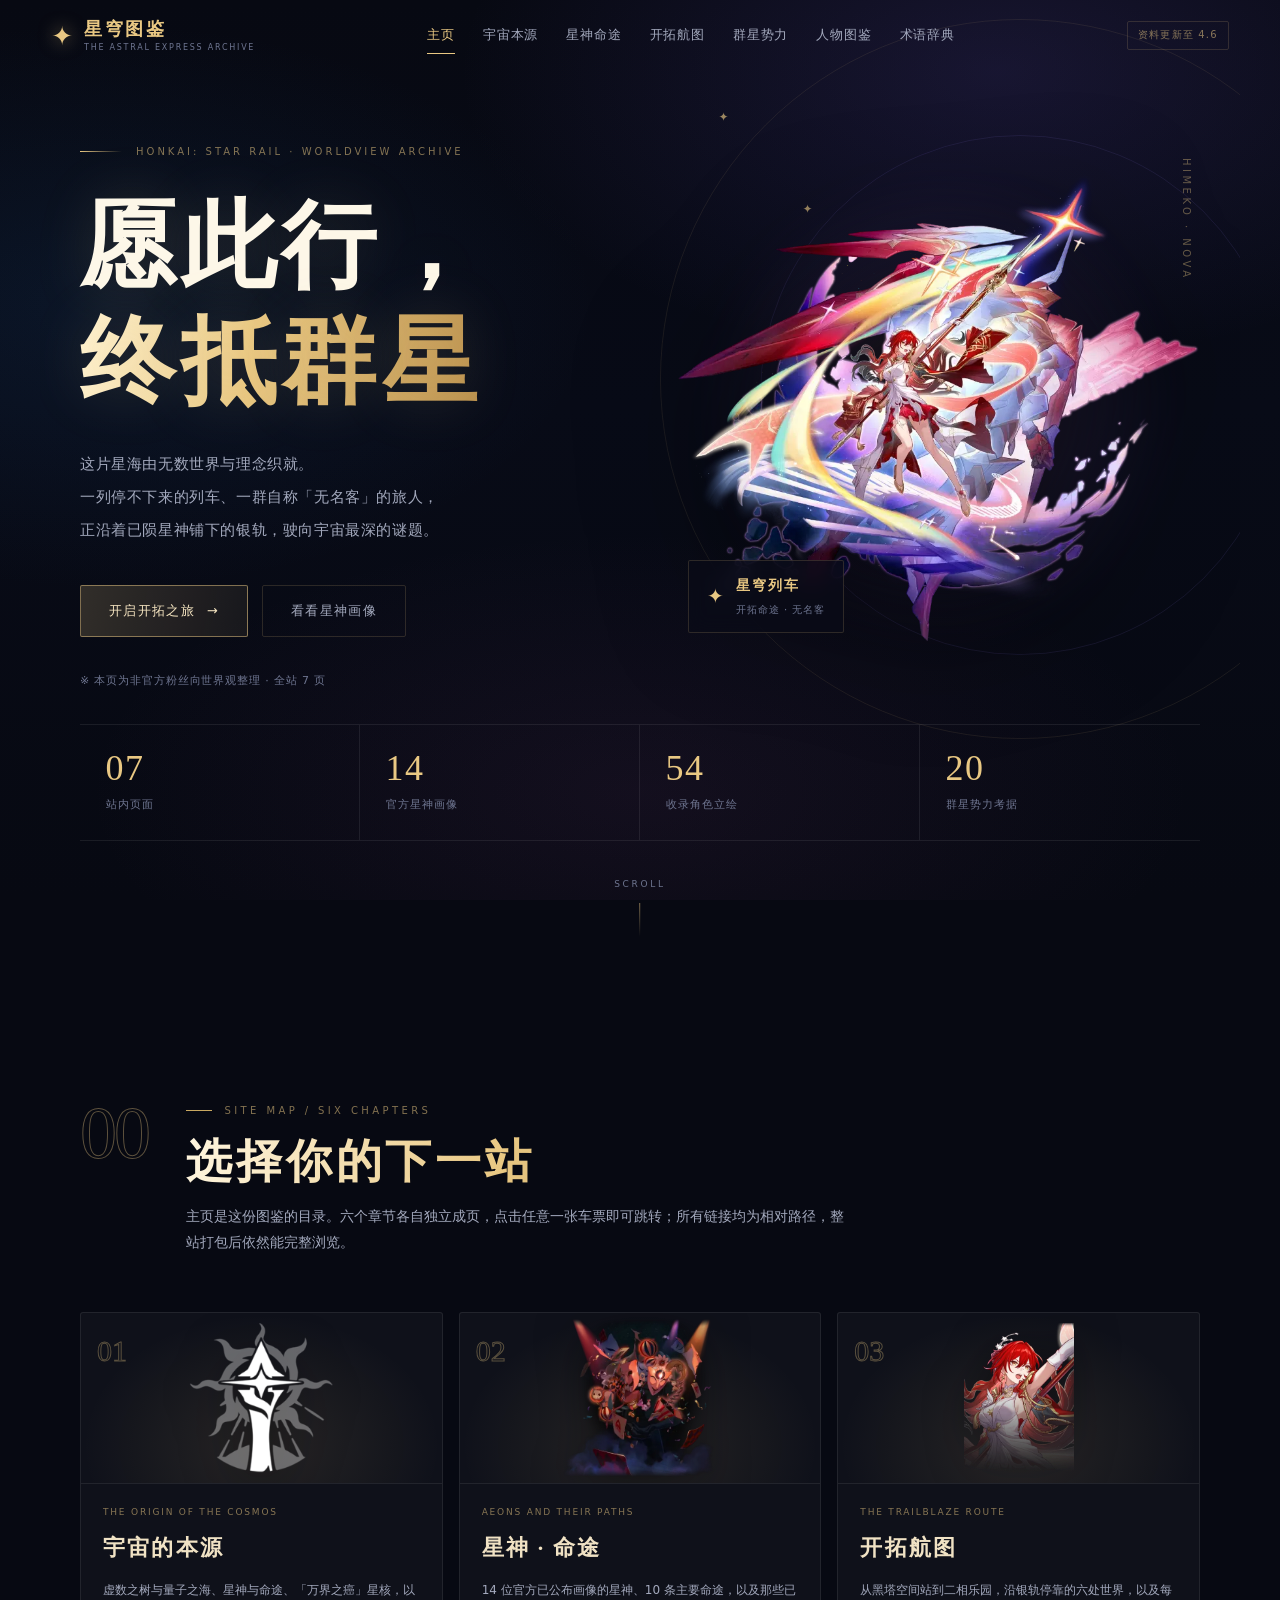
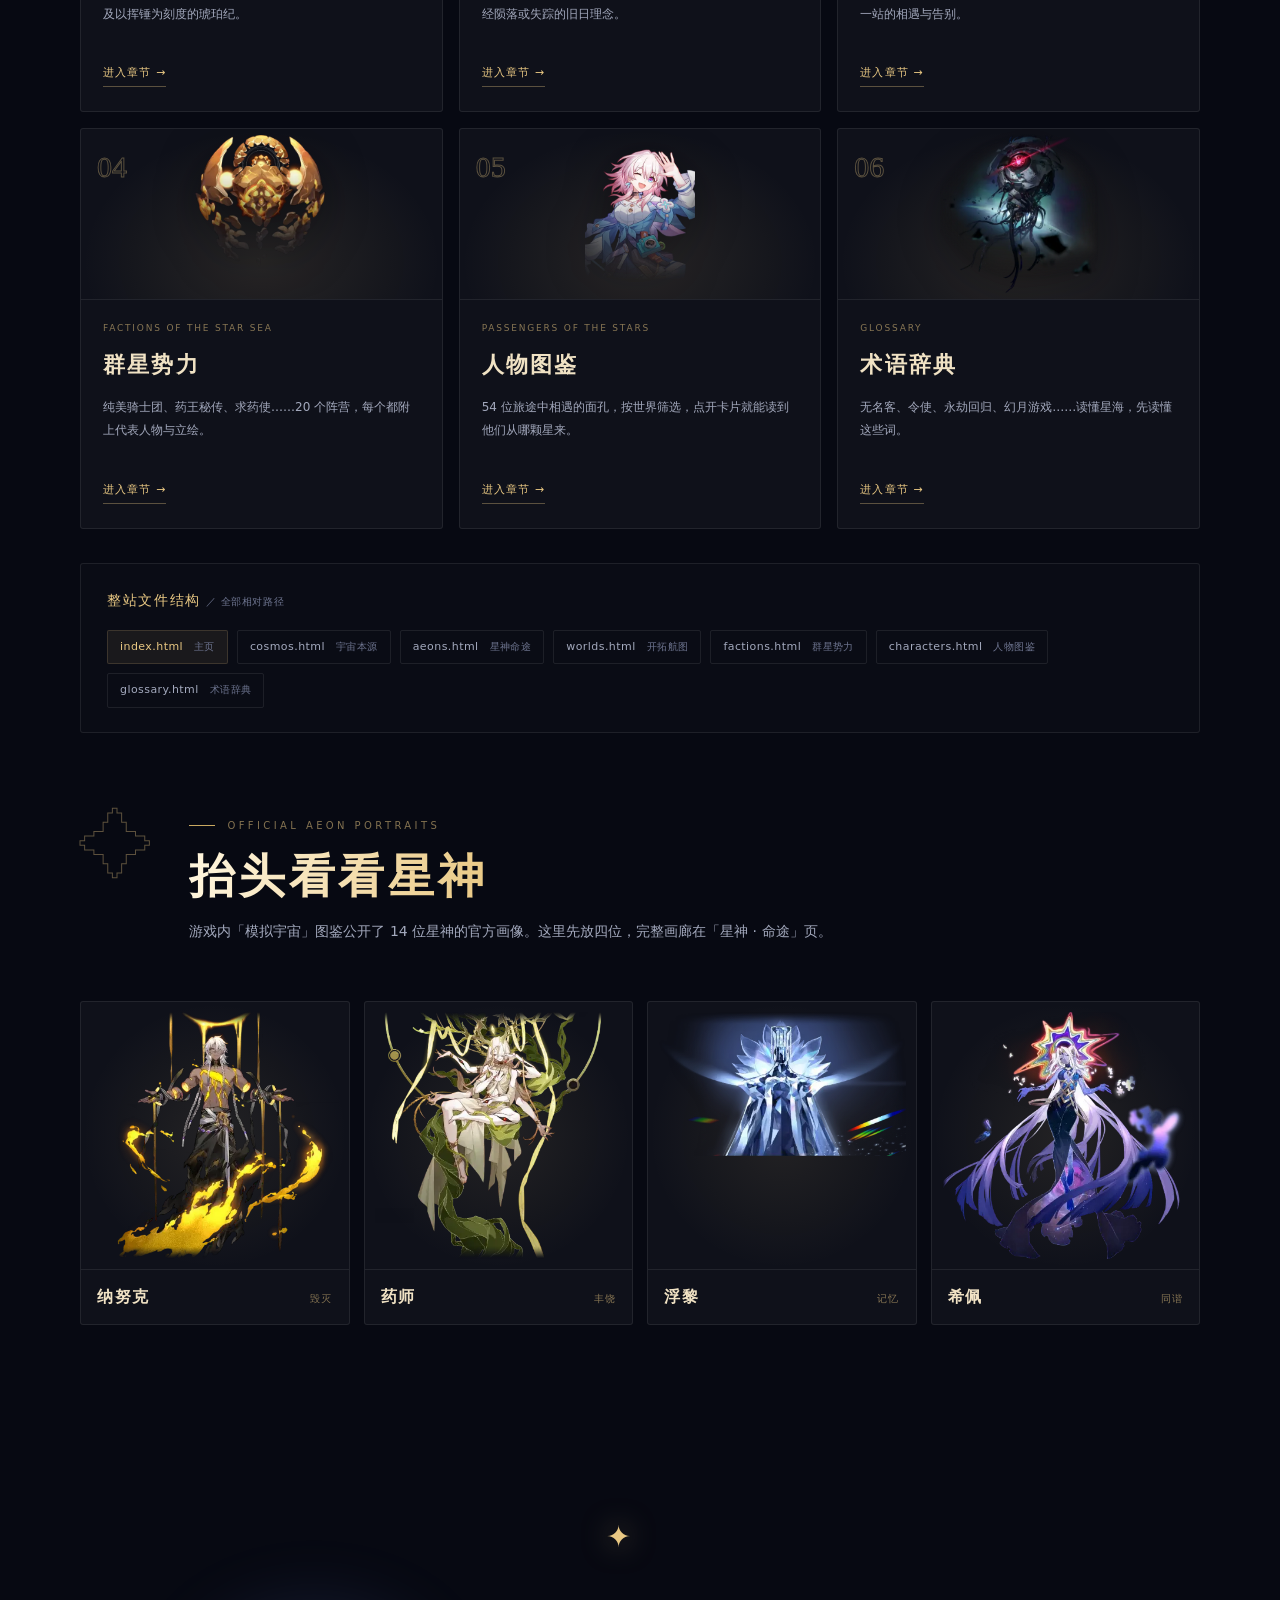
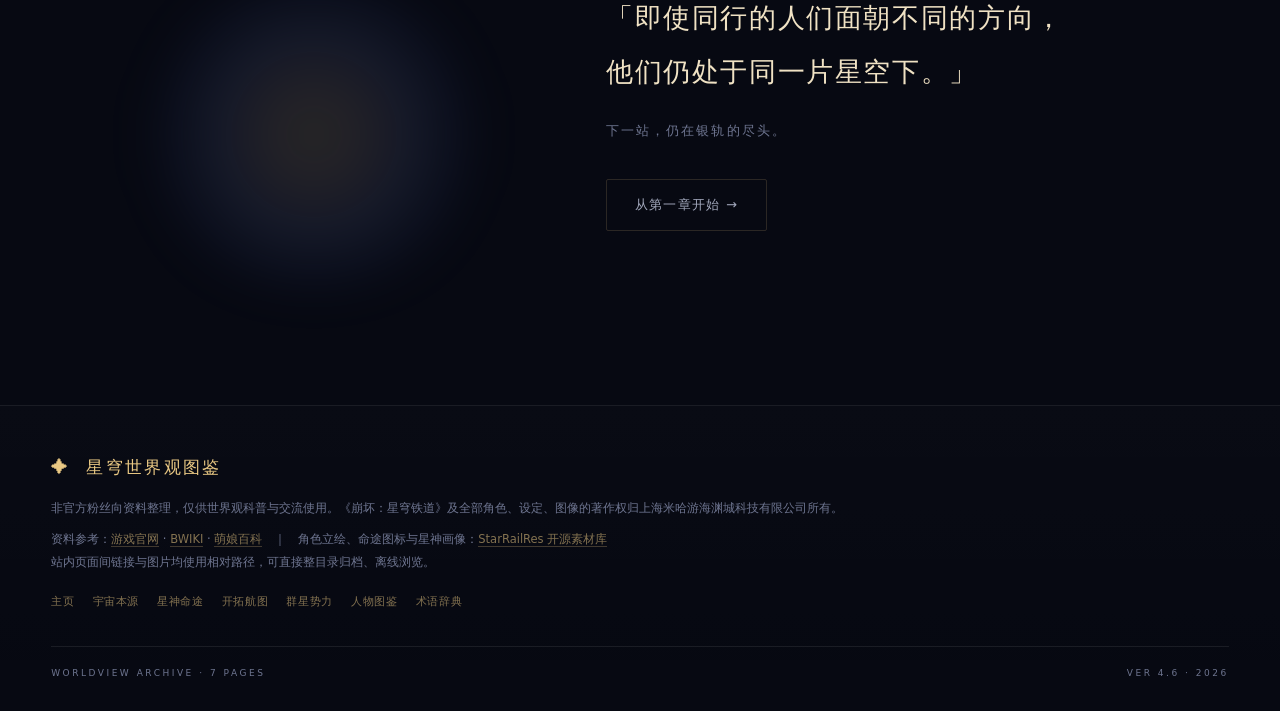
==== commit 1b1f2c8d: "Add files via upload" ====
--- a/index.html
+++ b/index.html
@@ -6,7 +6,36 @@
 <title>星穹世界观图鉴 · 愿此行，终抵群星</title>
 <meta name="description" content="《崩坏：星穹铁道》世界观整理：宇宙本源、星神与命途、开拓航图、群星势力、人物图鉴与术语辞典。共 7 个页面，全部使用相对路径互链。">
 <link rel="stylesheet" href="styles.css">
-  <link rel="icon" type="image/x-icon" href="assets/favicon.ico">
+  <link rel="icon" type="image/x-icon" href="favicon.ico">
+<script>
+/* 图片路径兼容层：正常结构读 assets/ 子目录；若上传时图片被平铺到仓库根目录，自动回退 */
+(function(){
+  var FLAT = {
+    'assets/hero/1510.webp':'1510 (1).webp',
+    'assets/paths/Abundance.webp':'Abundance (2).webp',
+    'assets/paths/Destruction.webp':'Destruction (3).webp',
+    'assets/paths/Elation.webp':'Elation (4).webp',
+    'assets/paths/Erudition.webp':'Erudition (5).webp',
+    'assets/paths/Harmony.webp':'Harmony (6).webp',
+    'assets/paths/Hunt.webp':'Hunt (7).webp',
+    'assets/paths/Nihility.webp':'Nihility (8).webp',
+    'assets/paths/Preservation.webp':'Preservation (9).webp',
+    'assets/paths/Remembrance.webp':'Remembrance (10).webp'
+  };
+  function toFlat(src){
+    if (FLAT[src]) return FLAT[src];
+    var m = /^assets\/[^/]+\/(.+)$/.exec(src || '');
+    return m ? m[1] : null;
+  }
+  document.addEventListener('error', function(e){
+    var img = e.target;
+    if (!img || img.tagName !== 'IMG' || img.getAttribute('data-flat-tried')) return;
+    img.setAttribute('data-flat-tried','1');
+    var f = toFlat(img.getAttribute('src') || '');
+    if (f) img.src = f;
+  }, true);
+})();
+</script>
 </head>
 <body data-page="index">
 
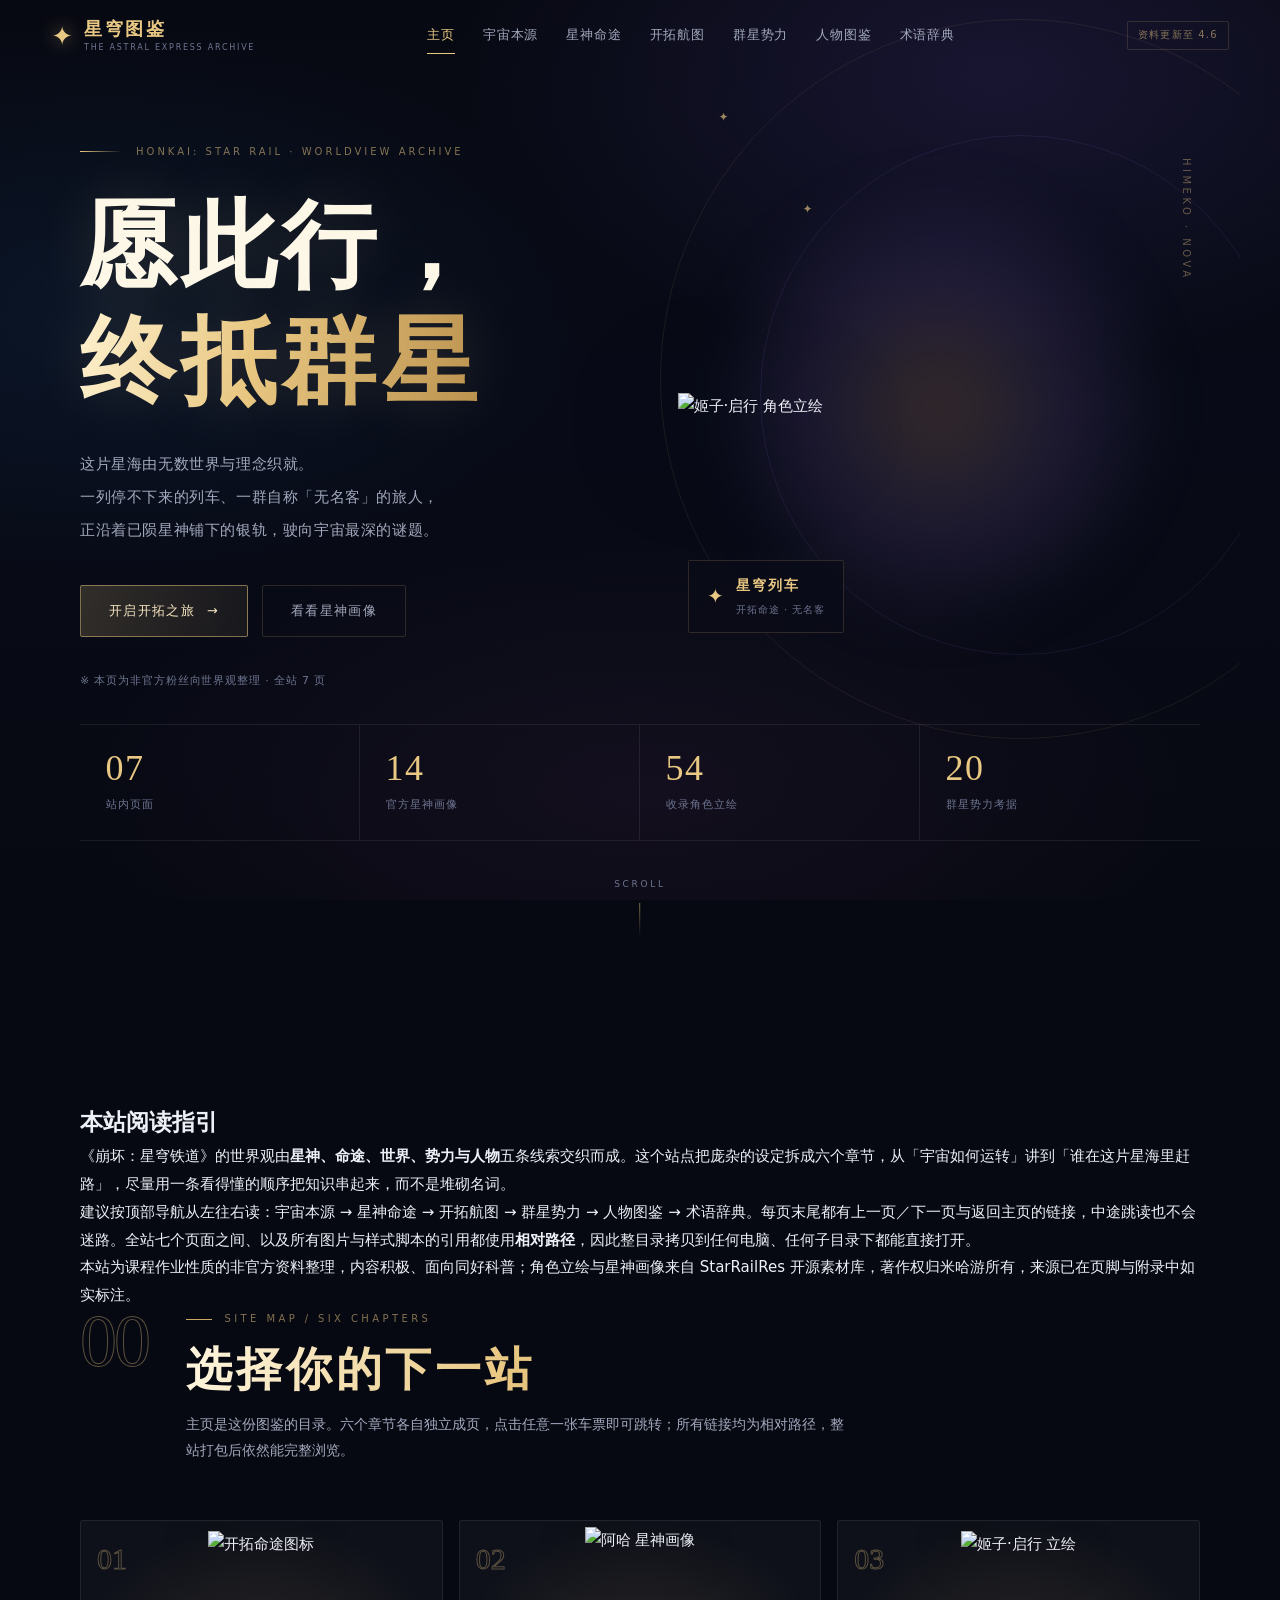
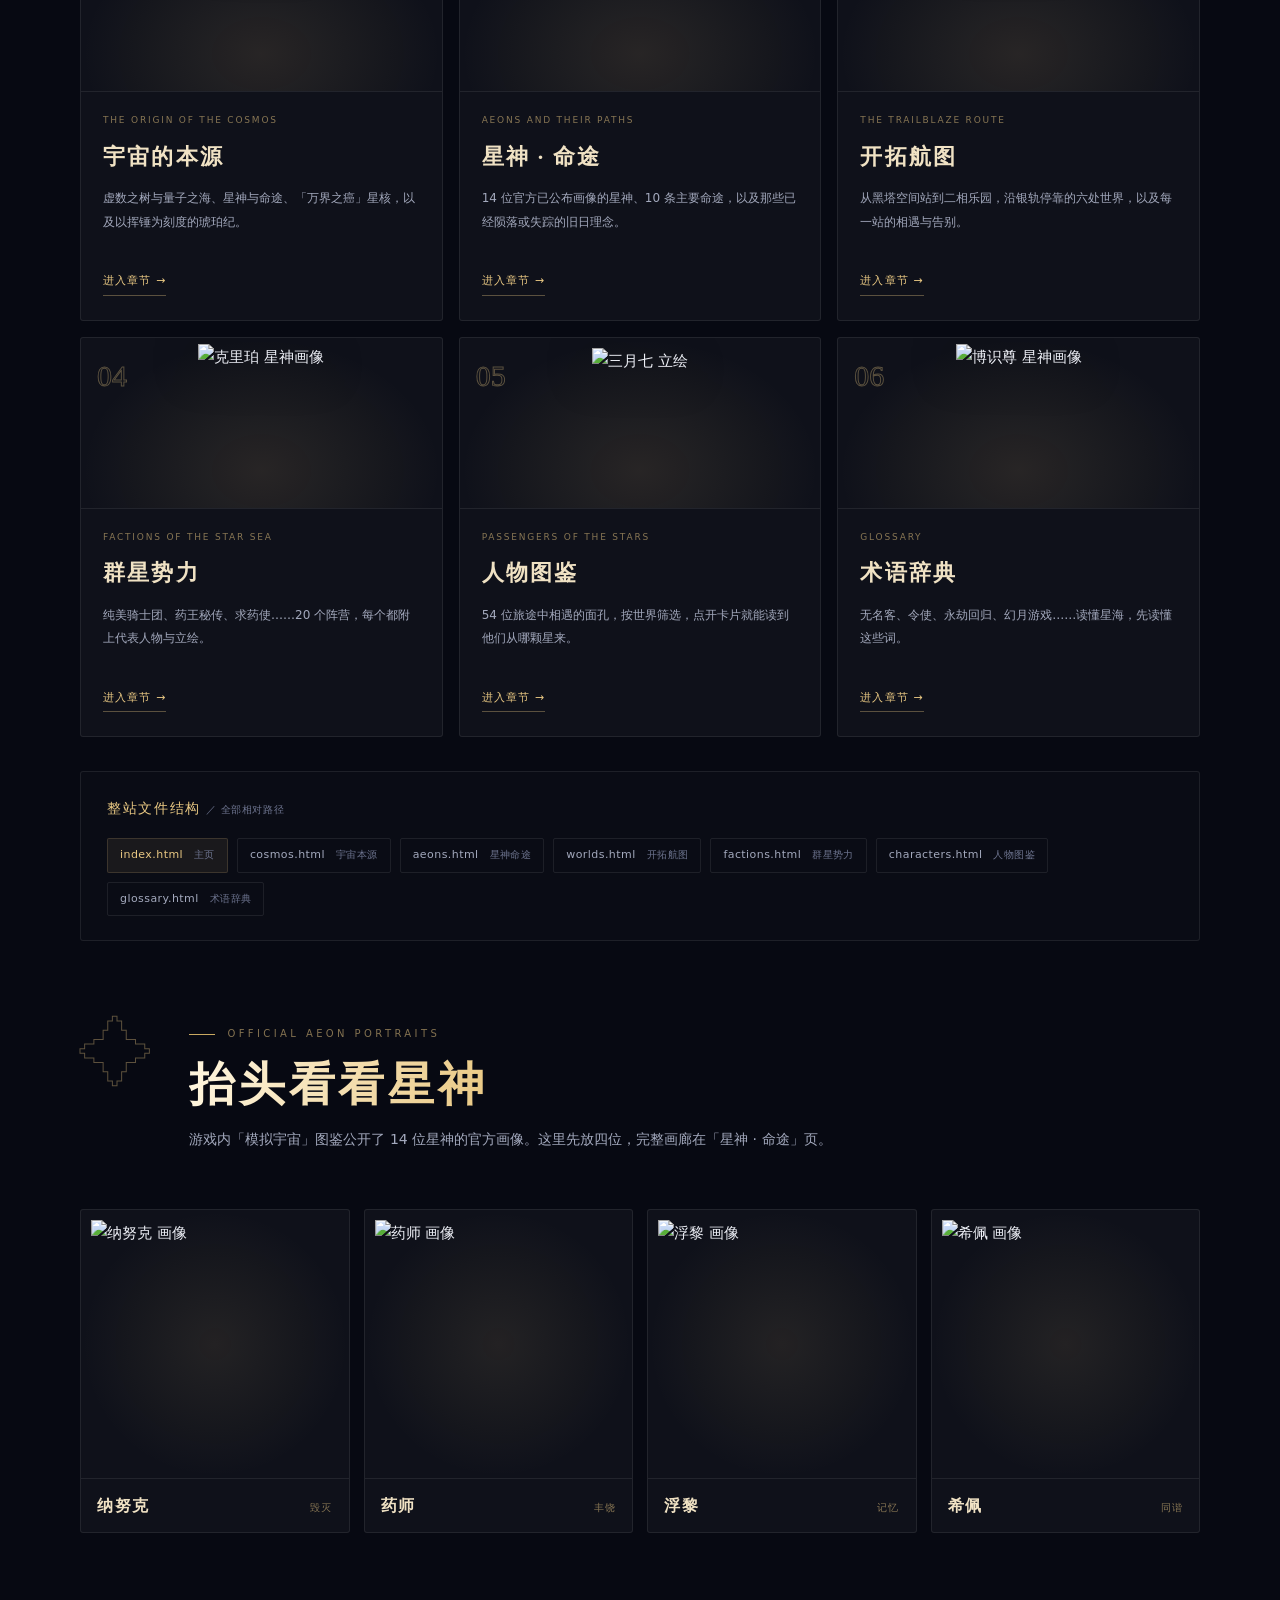
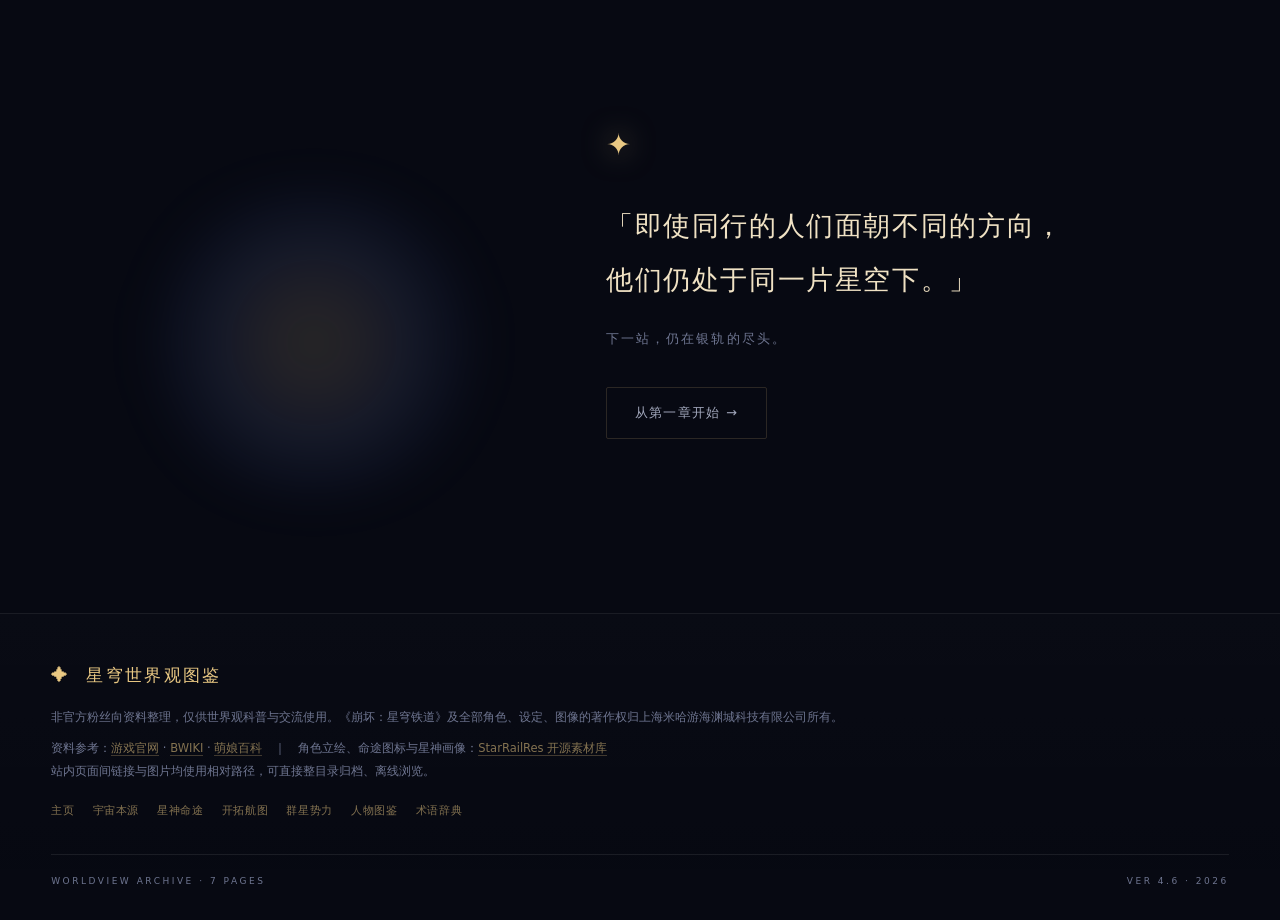
==== commit 2069b91a: "Add files via upload" ====
--- a/index.html
+++ b/index.html
@@ -6,36 +6,7 @@
 <title>星穹世界观图鉴 · 愿此行，终抵群星</title>
 <meta name="description" content="《崩坏：星穹铁道》世界观整理：宇宙本源、星神与命途、开拓航图、群星势力、人物图鉴与术语辞典。共 7 个页面，全部使用相对路径互链。">
 <link rel="stylesheet" href="styles.css">
-  <link rel="icon" type="image/x-icon" href="favicon.ico">
-<script>
-/* 图片路径兼容层：正常结构读 assets/ 子目录；若上传时图片被平铺到仓库根目录，自动回退 */
-(function(){
-  var FLAT = {
-    'assets/hero/1510.webp':'1510 (1).webp',
-    'assets/paths/Abundance.webp':'Abundance (2).webp',
-    'assets/paths/Destruction.webp':'Destruction (3).webp',
-    'assets/paths/Elation.webp':'Elation (4).webp',
-    'assets/paths/Erudition.webp':'Erudition (5).webp',
-    'assets/paths/Harmony.webp':'Harmony (6).webp',
-    'assets/paths/Hunt.webp':'Hunt (7).webp',
-    'assets/paths/Nihility.webp':'Nihility (8).webp',
-    'assets/paths/Preservation.webp':'Preservation (9).webp',
-    'assets/paths/Remembrance.webp':'Remembrance (10).webp'
-  };
-  function toFlat(src){
-    if (FLAT[src]) return FLAT[src];
-    var m = /^assets\/[^/]+\/(.+)$/.exec(src || '');
-    return m ? m[1] : null;
-  }
-  document.addEventListener('error', function(e){
-    var img = e.target;
-    if (!img || img.tagName !== 'IMG' || img.getAttribute('data-flat-tried')) return;
-    img.setAttribute('data-flat-tried','1');
-    var f = toFlat(img.getAttribute('src') || '');
-    if (f) img.src = f;
-  }, true);
-})();
-</script>
+  <link rel="icon" type="image/x-icon" href="assets/favicon.ico">
 </head>
 <body data-page="index">
 
@@ -98,6 +69,12 @@
 
 <!-- ============ 章节导览 ============ -->
 <section class="section" id="chapters">
+  <article class="reading">
+  <h2>本站阅读指引</h2>
+<p>《崩坏：星穹铁道》的世界观由<strong>星神、命途、世界、势力与人物</strong>五条线索交织而成。这个站点把庞杂的设定拆成六个章节，从「宇宙如何运转」讲到「谁在这片星海里赶路」，尽量用一条看得懂的顺序把知识串起来，而不是堆砌名词。</p>
+<p>建议按顶部导航从左往右读：<span class="r-key">宇宙本源 → 星神命途 → 开拓航图 → 群星势力 → 人物图鉴 → 术语辞典</span>。每页末尾都有上一页／下一页与返回主页的链接，中途跳读也不会迷路。全站七个页面之间、以及所有图片与样式脚本的引用都使用<strong>相对路径</strong>，因此整目录拷贝到任何电脑、任何子目录下都能直接打开。</p>
+<p>本站为课程作业性质的非官方资料整理，内容积极、面向同好科普；角色立绘与星神画像来自 StarRailRes 开源素材库，著作权归米哈游所有，来源已在页脚与附录中如实标注。</p>
+</article>
   <div class="section-head reveal">
     <div class="sec-num">00</div>
     <div>
